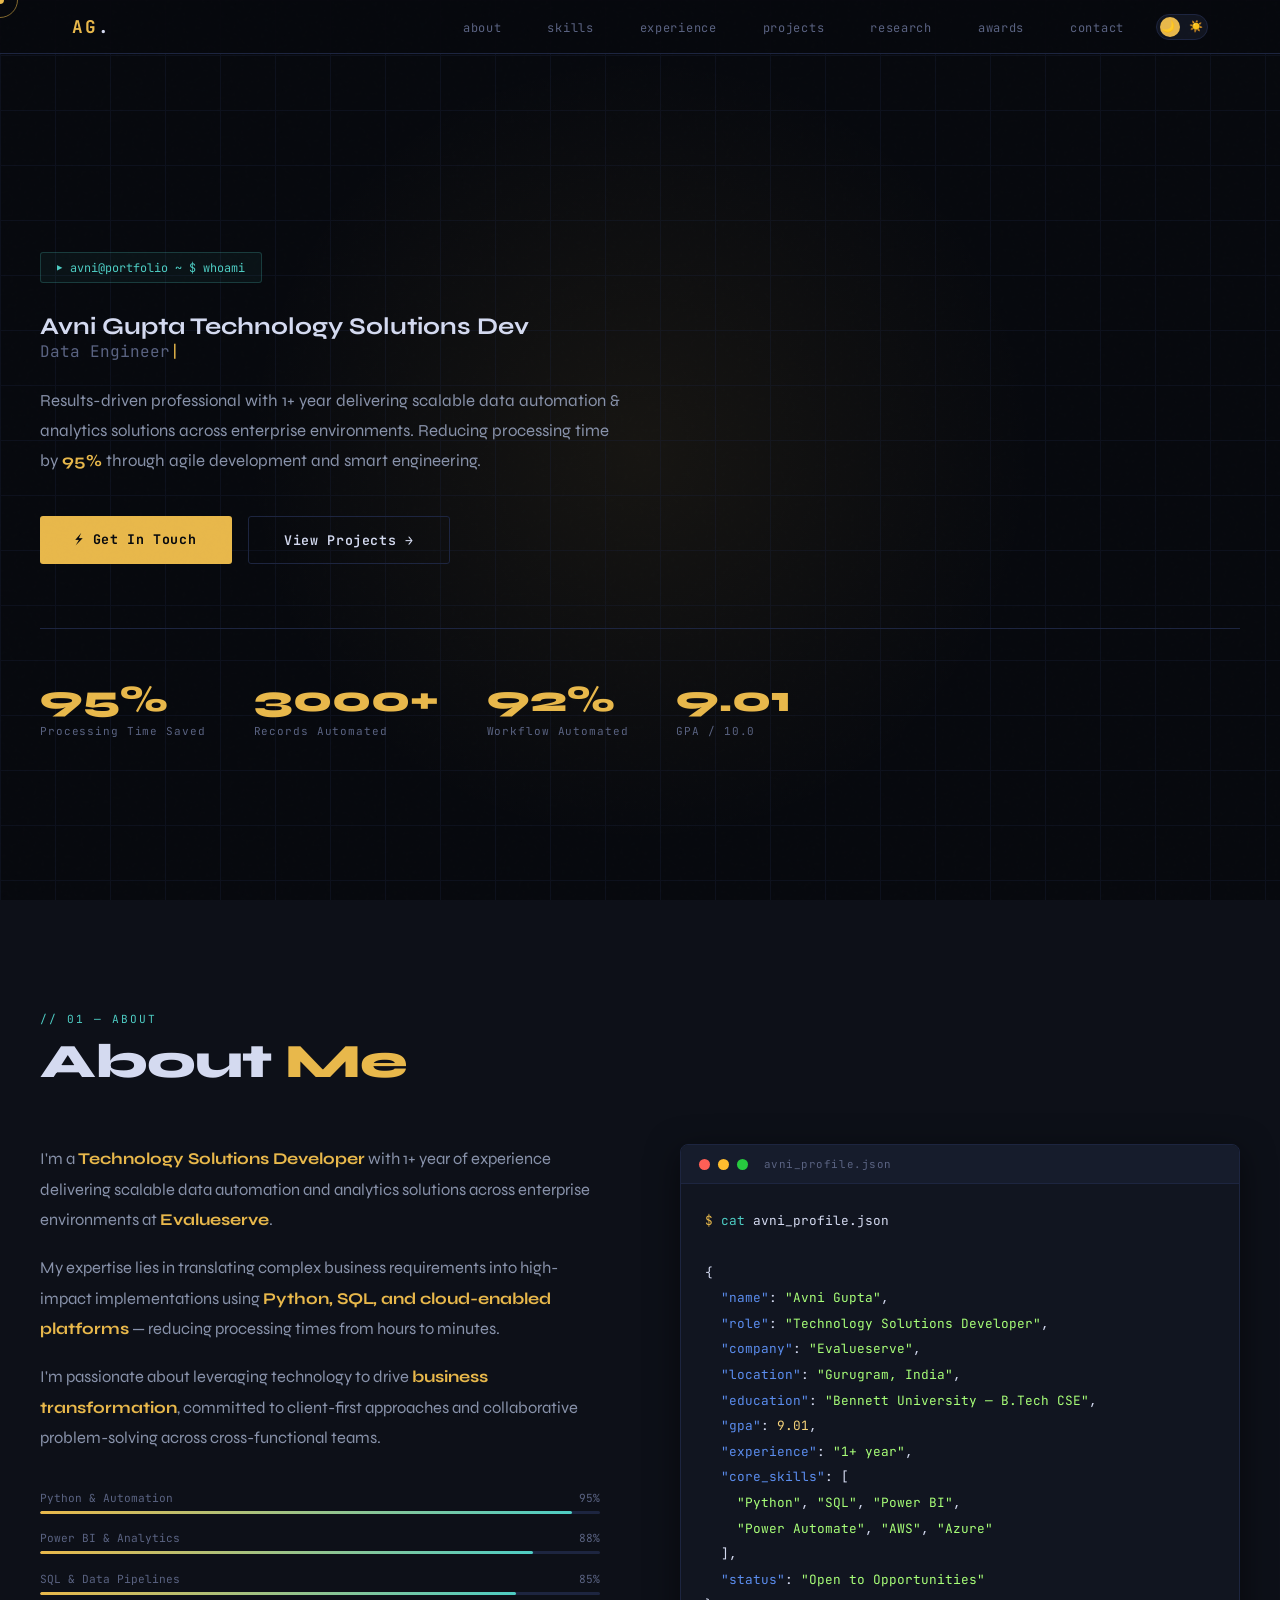
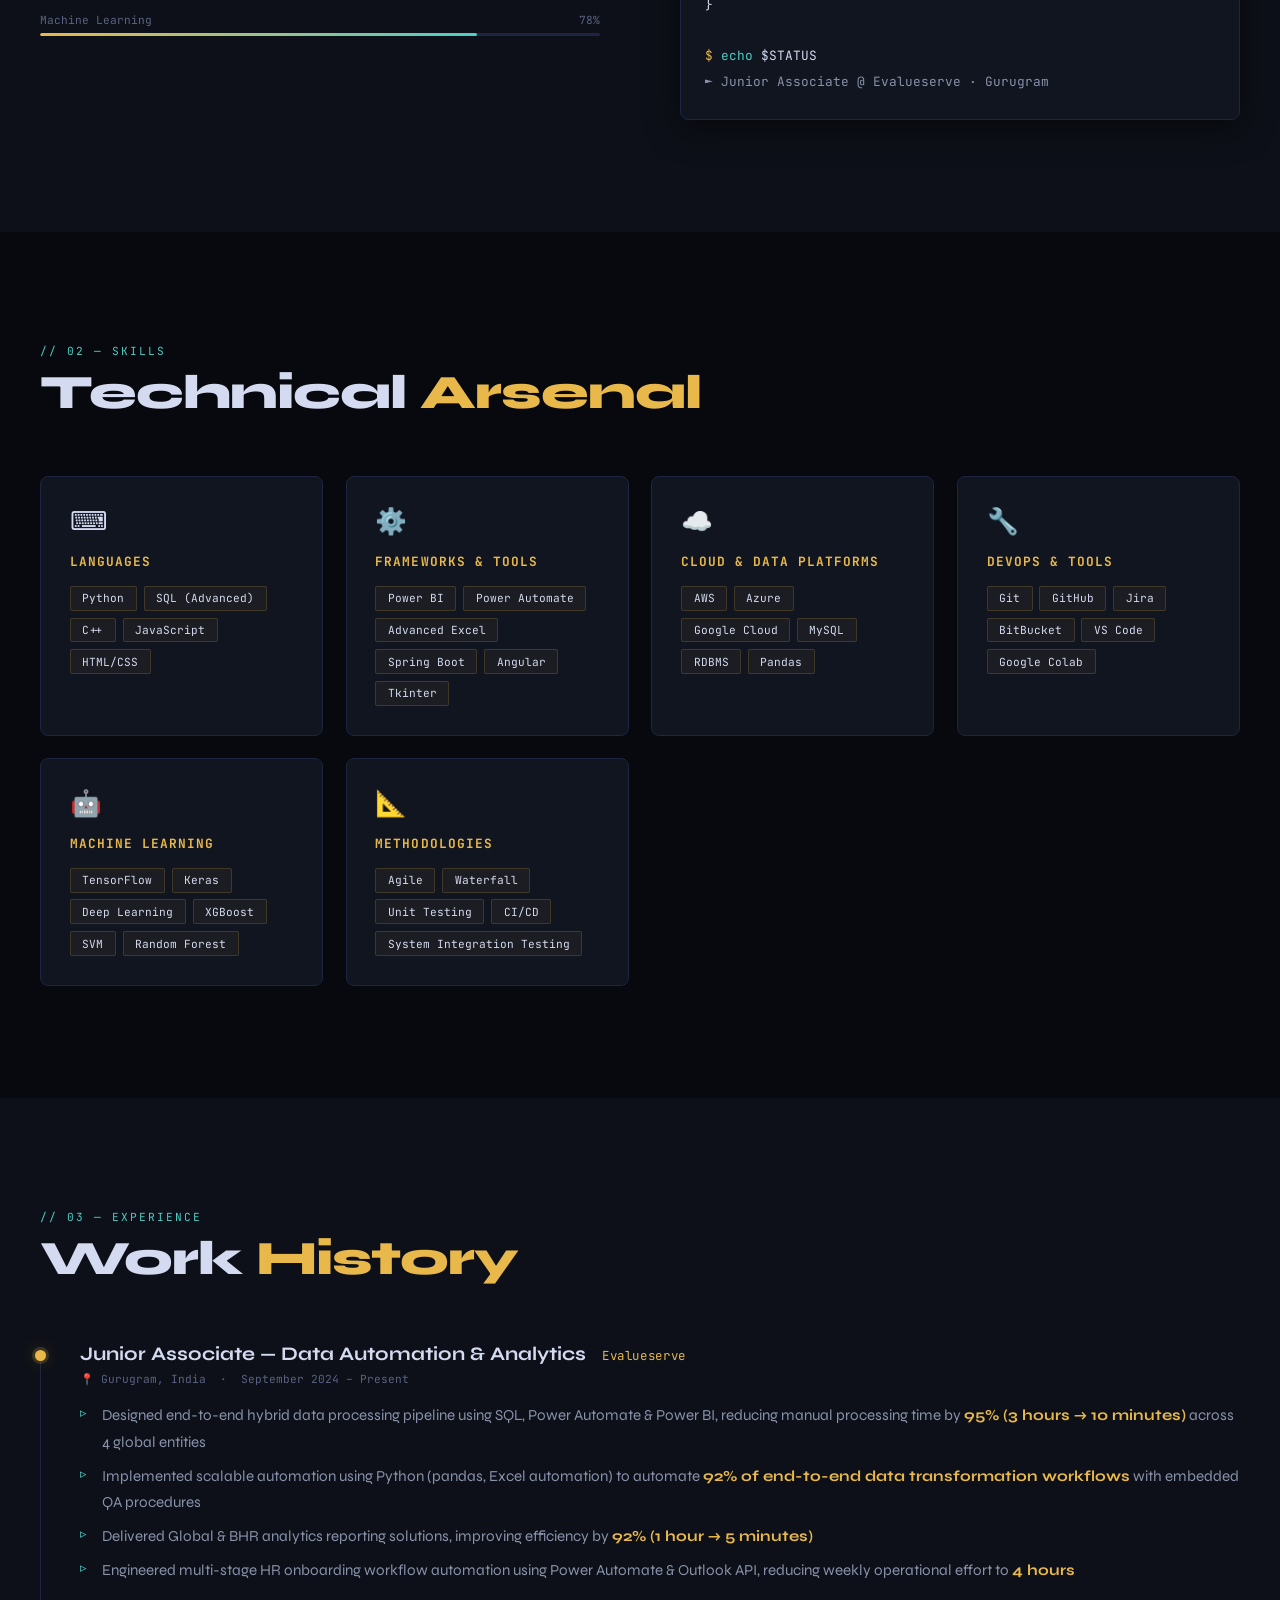
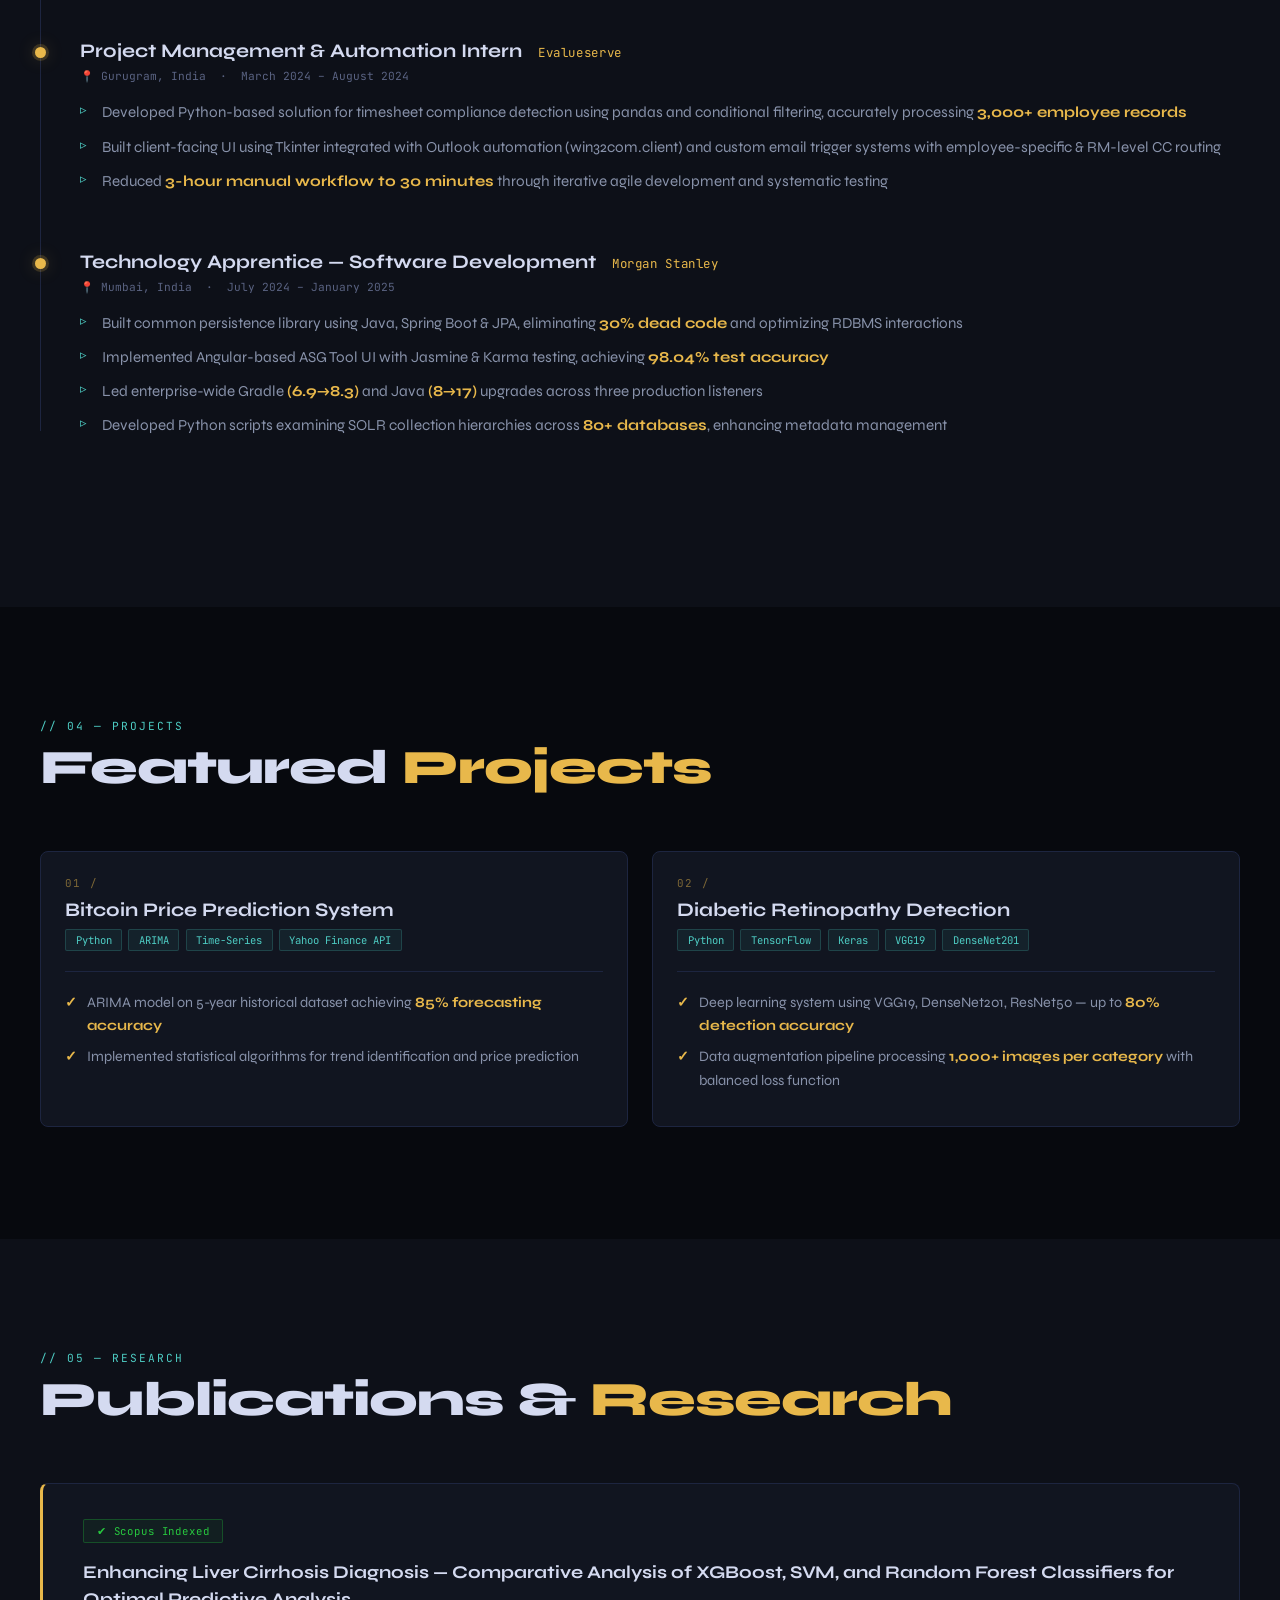
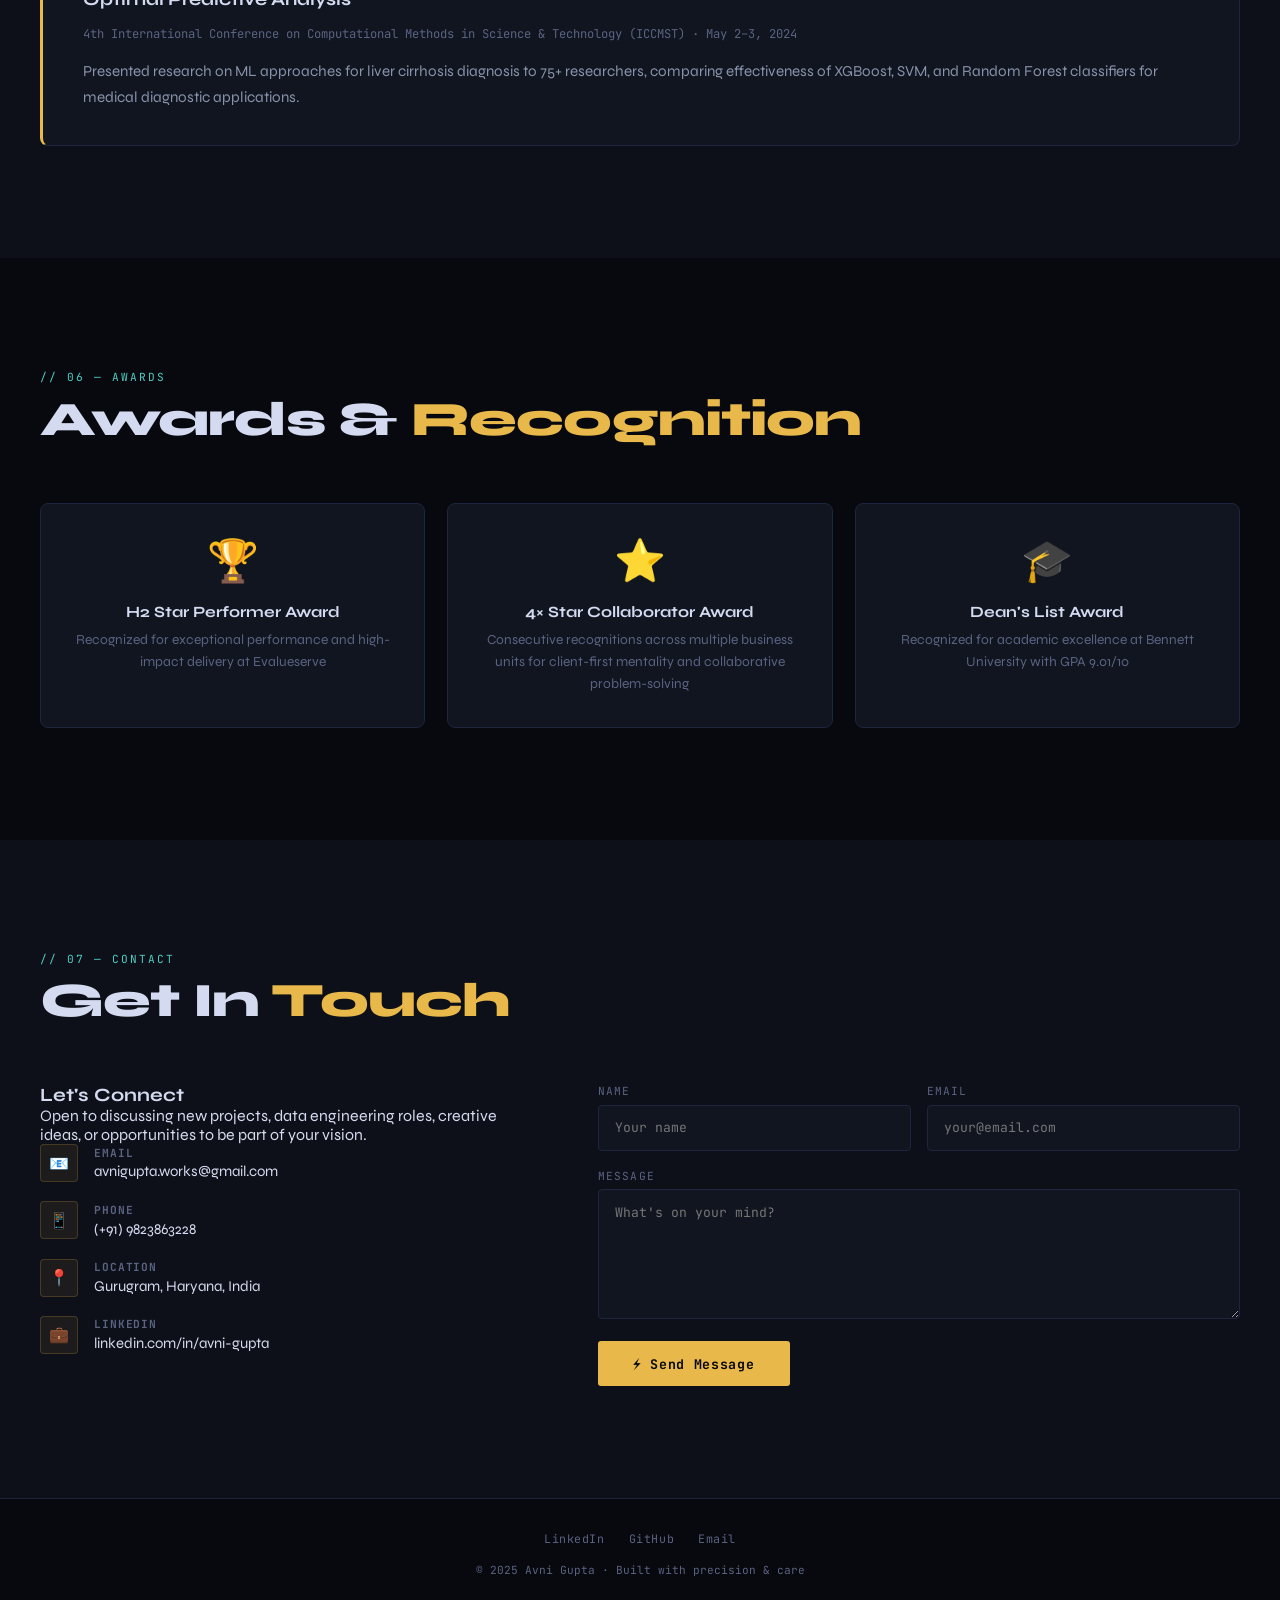
==== index.html @ b7dcce2b "Add files via upload" ====
<!DOCTYPE html>
<html lang="en" data-theme="dark">
<head>
  <meta charset="UTF-8" />
  <meta name="viewport" content="width=device-width, initial-scale=1.0" />
  <title>Avni Gupta — Technology Solutions Developer</title>
  <link href="https://fonts.googleapis.com/css2?family=JetBrains+Mono:wght@300;400;600;700&family=Syne:wght@400;600;700;800&display=swap" rel="stylesheet" />
  <link rel="stylesheet" href="style.css" />
</head>
<body>

  <div class="cursor-dot" id="cursorDot"></div>
  <div class="cursor-ring" id="cursorRing"></div>
  <div id="scroll-progress"></div>
  <button id="backToTop" title="Back to top">↑</button>

  <!-- ── NAV ── -->
  <nav>
    <div class="nav-inner">
      <div class="logo">AG<span>.</span></div>
      <div class="nav-right">
        <ul class="nav-links">
          <li><a href="#about">about</a></li>
          <li><a href="#skills">skills</a></li>
          <li><a href="#experience">experience</a></li>
          <li><a href="#projects">projects</a></li>
          <li><a href="#publications">research</a></li>
          <li><a href="#awards">awards</a></li>
          <li><a href="#contact">contact</a></li>
        </ul>
        <label class="theme-toggle" title="Toggle light/dark mode">
          <input type="checkbox" id="themeToggle" />
          <div class="toggle-track">
            <span class="toggle-icon">🌙</span>
            <span class="toggle-icon">☀️</span>
            <div class="toggle-thumb"></div>
          </div>
        </label>
      </div>
    </div>
  </nav>

  <!-- ── HERO ── -->
  <section id="hero">
    <div class="hero-glow"></div>
    <div class="hero-inner container">
      <div class="terminal-badge">avni@portfolio ~ $ whoami</div>
      <h1>
        <span>Avni&nbsp;</span><span class="name-gold">Gupta</span>
        <span class="name-line">Technology Solutions Dev</span>
      </h1>
      <div class="hero-role">
        <span id="typedRole"></span><span class="typed-cursor">|</span>
      </div>
      <p class="hero-desc">
        Results-driven professional with 1+ year delivering scalable data automation &amp; analytics solutions across enterprise environments. Reducing processing time by <strong style="color:var(--gold)">95%</strong> through agile development and smart engineering.
      </p>
      <div class="hero-btns">
        <a href="#contact" class="btn-primary">⚡ Get In Touch</a>
        <a href="#projects" class="btn-ghost">View Projects →</a>
      </div>
      <div class="hero-stats">
        <div><div class="hero-stat-num">95%</div><div class="hero-stat-lbl">Processing Time Saved</div></div>
        <div><div class="hero-stat-num">3000+</div><div class="hero-stat-lbl">Records Automated</div></div>
        <div><div class="hero-stat-num">92%</div><div class="hero-stat-lbl">Workflow Automated</div></div>
        <div><div class="hero-stat-num">9.01</div><div class="hero-stat-lbl">GPA / 10.0</div></div>
      </div>
    </div>
  </section>

  <!-- ── ABOUT ── -->
  <section id="about">
    <div class="container">
      <div class="sec-label">01 — about</div>
      <h2 class="sec-title reveal">About <em>Me</em></h2>
      <div class="about-grid">
        <div class="about-text reveal-left">
          <p>I'm a <strong>Technology Solutions Developer</strong> with 1+ year of experience delivering scalable data automation and analytics solutions across enterprise environments at <strong>Evalueserve</strong>.</p>
          <p>My expertise lies in translating complex business requirements into high-impact implementations using <strong>Python, SQL, and cloud-enabled platforms</strong> — reducing processing times from hours to minutes.</p>
          <p>I'm passionate about leveraging technology to drive <strong>business transformation</strong>, committed to client-first approaches and collaborative problem-solving across cross-functional teams.</p>
          <br/>
          <div class="progress-row">
            <div class="progress-label"><span>Python &amp; Automation</span><span>95%</span></div>
            <div class="progress-track"><div class="progress-fill" data-w="95"></div></div>
          </div>
          <div class="progress-row">
            <div class="progress-label"><span>Power BI &amp; Analytics</span><span>88%</span></div>
            <div class="progress-track"><div class="progress-fill" data-w="88"></div></div>
          </div>
          <div class="progress-row">
            <div class="progress-label"><span>SQL &amp; Data Pipelines</span><span>85%</span></div>
            <div class="progress-track"><div class="progress-fill" data-w="85"></div></div>
          </div>
          <div class="progress-row">
            <div class="progress-label"><span>Machine Learning</span><span>78%</span></div>
            <div class="progress-track"><div class="progress-fill" data-w="78"></div></div>
          </div>
        </div>
        <div class="terminal-block reveal-right">
          <div class="terminal-bar">
            <span class="tbar-dot r"></span><span class="tbar-dot y"></span><span class="tbar-dot g"></span>
            <span class="tbar-title">avni_profile.json</span>
          </div>
          <div class="terminal-body">
            <div><span class="t-prompt">$ </span><span class="t-cmd">cat</span> avni_profile.json</div>
            <div>&nbsp;</div>
            <div>{</div>
            <div>&nbsp;&nbsp;<span class="t-key">"name"</span>: <span class="t-str">"Avni Gupta"</span>,</div>
            <div>&nbsp;&nbsp;<span class="t-key">"role"</span>: <span class="t-str">"Technology Solutions Developer"</span>,</div>
            <div>&nbsp;&nbsp;<span class="t-key">"company"</span>: <span class="t-str">"Evalueserve"</span>,</div>
            <div>&nbsp;&nbsp;<span class="t-key">"location"</span>: <span class="t-str">"Gurugram, India"</span>,</div>
            <div>&nbsp;&nbsp;<span class="t-key">"education"</span>: <span class="t-str">"Bennett University — B.Tech CSE"</span>,</div>
            <div>&nbsp;&nbsp;<span class="t-key">"gpa"</span>: <span class="t-num">9.01</span>,</div>
            <div>&nbsp;&nbsp;<span class="t-key">"experience"</span>: <span class="t-str">"1+ year"</span>,</div>
            <div>&nbsp;&nbsp;<span class="t-key">"core_skills"</span>: [</div>
            <div>&nbsp;&nbsp;&nbsp;&nbsp;<span class="t-str">"Python"</span>, <span class="t-str">"SQL"</span>, <span class="t-str">"Power BI"</span>,</div>
            <div>&nbsp;&nbsp;&nbsp;&nbsp;<span class="t-str">"Power Automate"</span>, <span class="t-str">"AWS"</span>, <span class="t-str">"Azure"</span></div>
            <div>&nbsp;&nbsp;],</div>
            <div>&nbsp;&nbsp;<span class="t-key">"status"</span>: <span class="t-str">"Open to Opportunities"</span></div>
            <div>}</div>
            <div>&nbsp;</div>
            <div><span class="t-prompt">$ </span><span class="t-cmd">echo</span> $STATUS</div>
            <div><span class="t-out">► Junior Associate @ Evalueserve · Gurugram</span></div>
          </div>
        </div>
      </div>
    </div>
  </section>

  <!-- ── SKILLS ── -->
  <section id="skills">
    <div class="container">
      <div class="sec-label">02 — skills</div>
      <h2 class="sec-title reveal">Technical <em>Arsenal</em></h2>
      <div class="skills-grid">
        <div class="skill-card reveal" style="transition-delay:.04s">
          <div class="skill-icon">⌨</div>
          <h3>Languages</h3>
          <div class="tags">
            <span class="tag">Python</span><span class="tag">SQL (Advanced)</span>
            <span class="tag">C++</span><span class="tag">JavaScript</span><span class="tag">HTML/CSS</span>
          </div>
        </div>
        <div class="skill-card reveal" style="transition-delay:.09s">
          <div class="skill-icon">⚙️</div>
          <h3>Frameworks &amp; Tools</h3>
          <div class="tags">
            <span class="tag">Power BI</span><span class="tag">Power Automate</span>
            <span class="tag">Advanced Excel</span><span class="tag">Spring Boot</span>
            <span class="tag">Angular</span><span class="tag">Tkinter</span>
          </div>
        </div>
        <div class="skill-card reveal" style="transition-delay:.14s">
          <div class="skill-icon">☁️</div>
          <h3>Cloud &amp; Data Platforms</h3>
          <div class="tags">
            <span class="tag">AWS</span><span class="tag">Azure</span>
            <span class="tag">Google Cloud</span><span class="tag">MySQL</span>
            <span class="tag">RDBMS</span><span class="tag">Pandas</span>
          </div>
        </div>
        <div class="skill-card reveal" style="transition-delay:.19s">
          <div class="skill-icon">🔧</div>
          <h3>DevOps &amp; Tools</h3>
          <div class="tags">
            <span class="tag">Git</span><span class="tag">GitHub</span>
            <span class="tag">Jira</span><span class="tag">BitBucket</span>
            <span class="tag">VS Code</span><span class="tag">Google Colab</span>
          </div>
        </div>
        <div class="skill-card reveal" style="transition-delay:.24s">
          <div class="skill-icon">🤖</div>
          <h3>Machine Learning</h3>
          <div class="tags">
            <span class="tag">TensorFlow</span><span class="tag">Keras</span>
            <span class="tag">Deep Learning</span><span class="tag">XGBoost</span>
            <span class="tag">SVM</span><span class="tag">Random Forest</span>
          </div>
        </div>
        <div class="skill-card reveal" style="transition-delay:.29s">
          <div class="skill-icon">📐</div>
          <h3>Methodologies</h3>
          <div class="tags">
            <span class="tag">Agile</span><span class="tag">Waterfall</span>
            <span class="tag">Unit Testing</span><span class="tag">CI/CD</span>
            <span class="tag">System Integration Testing</span>
          </div>
        </div>
      </div>
    </div>
  </section>

  <!-- ── EXPERIENCE ── -->
  <section id="experience">
    <div class="container">
      <div class="sec-label">03 — experience</div>
      <h2 class="sec-title reveal">Work <em>History</em></h2>
      <div class="timeline">

        <div class="tl-item reveal" style="transition-delay:.04s">
          <div class="tl-meta">
            <span class="tl-role">Junior Associate — Data Automation &amp; Analytics</span>
            <span class="tl-company">Evalueserve</span>
          </div>
          <div class="tl-period">📍 Gurugram, India &nbsp;·&nbsp; September 2024 – Present</div>
          <ul class="tl-bullets">
            <li>Designed end-to-end hybrid data processing pipeline using SQL, Power Automate &amp; Power BI, reducing manual processing time by <strong>95% (3 hours → 10 minutes)</strong> across 4 global entities</li>
            <li>Implemented scalable automation using Python (pandas, Excel automation) to automate <strong>92% of end-to-end data transformation workflows</strong> with embedded QA procedures</li>
            <li>Delivered Global &amp; BHR analytics reporting solutions, improving efficiency by <strong>92% (1 hour → 5 minutes)</strong></li>
            <li>Engineered multi-stage HR onboarding workflow automation using Power Automate &amp; Outlook API, reducing weekly operational effort to <strong>4 hours</strong></li>
          </ul>
        </div>

        <div class="tl-item reveal" style="transition-delay:.14s">
          <div class="tl-meta">
            <span class="tl-role">Project Management &amp; Automation Intern</span>
            <span class="tl-company">Evalueserve</span>
          </div>
          <div class="tl-period">📍 Gurugram, India &nbsp;·&nbsp; March 2024 – August 2024</div>
          <ul class="tl-bullets">
            <li>Developed Python-based solution for timesheet compliance detection using pandas and conditional filtering, accurately processing <strong>3,000+ employee records</strong></li>
            <li>Built client-facing UI using Tkinter integrated with Outlook automation (win32com.client) and custom email trigger systems with employee-specific &amp; RM-level CC routing</li>
            <li>Reduced <strong>3-hour manual workflow to 30 minutes</strong> through iterative agile development and systematic testing</li>
          </ul>
        </div>

        <div class="tl-item reveal" style="transition-delay:.24s">
          <div class="tl-meta">
            <span class="tl-role">Technology Apprentice — Software Development</span>
            <span class="tl-company">Morgan Stanley</span>
          </div>
          <div class="tl-period">📍 Mumbai, India &nbsp;·&nbsp; July 2024 – January 2025</div>
          <ul class="tl-bullets">
            <li>Built common persistence library using Java, Spring Boot &amp; JPA, eliminating <strong>30% dead code</strong> and optimizing RDBMS interactions</li>
            <li>Implemented Angular-based ASG Tool UI with Jasmine &amp; Karma testing, achieving <strong>98.04% test accuracy</strong></li>
            <li>Led enterprise-wide Gradle <strong>(6.9→8.3)</strong> and Java <strong>(8→17)</strong> upgrades across three production listeners</li>
            <li>Developed Python scripts examining SOLR collection hierarchies across <strong>80+ databases</strong>, enhancing metadata management</li>
          </ul>
        </div>

      </div>
    </div>
  </section>

  <!-- ── PROJECTS ── -->
  <section id="projects">
    <div class="container">
      <div class="sec-label">04 — projects</div>
      <h2 class="sec-title reveal">Featured <em>Projects</em></h2>
      <div class="projects-grid">
        <div class="proj-card reveal" style="transition-delay:.05s">
          <div class="proj-glow"></div>
          <div class="proj-num">01 /</div>
          <h3>Bitcoin Price Prediction System</h3>
          <div class="proj-tech-row">
            <span class="proj-tech-tag">Python</span>
            <span class="proj-tech-tag">ARIMA</span>
            <span class="proj-tech-tag">Time-Series</span>
            <span class="proj-tech-tag">Yahoo Finance API</span>
          </div>
          <div class="proj-divider"></div>
          <ul class="proj-body">
            <li>ARIMA model on 5-year historical dataset achieving <strong>85% forecasting accuracy</strong></li>
            <li>Implemented statistical algorithms for trend identification and price prediction</li>
          </ul>
        </div>
        <div class="proj-card reveal" style="transition-delay:.15s">
          <div class="proj-glow"></div>
          <div class="proj-num">02 /</div>
          <h3>Diabetic Retinopathy Detection</h3>
          <div class="proj-tech-row">
            <span class="proj-tech-tag">Python</span>
            <span class="proj-tech-tag">TensorFlow</span>
            <span class="proj-tech-tag">Keras</span>
            <span class="proj-tech-tag">VGG19</span>
            <span class="proj-tech-tag">DenseNet201</span>
          </div>
          <div class="proj-divider"></div>
          <ul class="proj-body">
            <li>Deep learning system using VGG19, DenseNet201, ResNet50 — up to <strong>80% detection accuracy</strong></li>
            <li>Data augmentation pipeline processing <strong>1,000+ images per category</strong> with balanced loss function</li>
          </ul>
        </div>
      </div>
    </div>
  </section>

  <!-- ── PUBLICATIONS ── -->
  <section id="publications">
    <div class="container">
      <div class="sec-label">05 — research</div>
      <h2 class="sec-title reveal">Publications &amp; <em>Research</em></h2>
      <div class="pub-card reveal">
        <div class="pub-badge">Scopus Indexed</div>
        <h3>Enhancing Liver Cirrhosis Diagnosis — Comparative Analysis of XGBoost, SVM, and Random Forest Classifiers for Optimal Predictive Analysis</h3>
        <div class="pub-meta">4th International Conference on Computational Methods in Science &amp; Technology (ICCMST) · May 2–3, 2024</div>
        <p class="pub-desc">Presented research on ML approaches for liver cirrhosis diagnosis to 75+ researchers, comparing effectiveness of XGBoost, SVM, and Random Forest classifiers for medical diagnostic applications.</p>
      </div>
    </div>
  </section>

  <!-- ── AWARDS ── -->
  <section id="awards">
    <div class="container">
      <div class="sec-label">06 — awards</div>
      <h2 class="sec-title reveal">Awards &amp; <em>Recognition</em></h2>
      <div class="awards-grid">
        <div class="award-card reveal" style="transition-delay:.05s">
          <span class="award-icon">🏆</span>
          <h3>H2 Star Performer Award</h3>
          <p>Recognized for exceptional performance and high-impact delivery at Evalueserve</p>
        </div>
        <div class="award-card reveal" style="transition-delay:.14s">
          <span class="award-icon">⭐</span>
          <h3>4× Star Collaborator Award</h3>
          <p>Consecutive recognitions across multiple business units for client-first mentality and collaborative problem-solving</p>
        </div>
        <div class="award-card reveal" style="transition-delay:.23s">
          <span class="award-icon">🎓</span>
          <h3>Dean's List Award</h3>
          <p>Recognized for academic excellence at Bennett University with GPA 9.01/10</p>
        </div>
      </div>
    </div>
  </section>

  <!-- ── CONTACT ── -->
  <section id="contact">
    <div class="container">
      <div class="sec-label">07 — contact</div>
      <h2 class="sec-title reveal">Get In <em>Touch</em></h2>
      <div class="contact-grid">
        <div class="reveal-left">
          <h3>Let's Connect</h3>
          <p>Open to discussing new projects, data engineering roles, creative ideas, or opportunities to be part of your vision.</p>
          <div class="contact-item">
            <div class="c-icon">📧</div>
            <div class="c-text"><strong>EMAIL</strong><span>avnigupta.works@gmail.com</span></div>
          </div>
          <div class="contact-item">
            <div class="c-icon">📱</div>
            <div class="c-text"><strong>PHONE</strong><span>(+91) 9823863228</span></div>
          </div>
          <div class="contact-item">
            <div class="c-icon">📍</div>
            <div class="c-text"><strong>LOCATION</strong><span>Gurugram, Haryana, India</span></div>
          </div>
          <div class="contact-item">
            <div class="c-icon">💼</div>
            <div class="c-text"><strong>LINKEDIN</strong><span>linkedin.com/in/avni-gupta</span></div>
          </div>
        </div>
        <div class="reveal-right">
          <form id="contactForm">
            <div class="form-row">
              <div class="fgroup">
                <label>NAME</label>
                <input type="text" name="name" placeholder="Your name" required />
              </div>
              <div class="fgroup">
                <label>EMAIL</label>
                <input type="email" name="email" placeholder="your@email.com" required />
              </div>
            </div>
            <div class="fgroup">
              <label>MESSAGE</label>
              <textarea name="message" placeholder="What's on your mind?" required></textarea>
            </div>
            <button type="submit" class="btn-primary" id="submitBtn">⚡ Send Message</button>
          </form>
        </div>
      </div>
    </div>
  </section>

  <!-- ── FOOTER ── -->
  <footer>
    <div class="footer-socials">
      <a href="https://www.linkedin.com/in/avni-gupta" target="_blank">LinkedIn</a>
      <a href="https://github.com/Avnii-Guptaa" target="_blank">GitHub</a>
      <a href="mailto:avnigupta.works@gmail.com">Email</a>
    </div>
    <p>© 2025 Avni Gupta · Built with precision &amp; care</p>
  </footer>

  <script src="script.js"></script>
</body>
</html>
---- style.css ----
/* ═══════════════════════════════════════════
   Avni Gupta Portfolio — style.css
   ═══════════════════════════════════════════ */

/* ── THEME VARIABLES ── */
[data-theme="dark"] {
  --bg:      #07090e;
  --bg2:     #0d1018;
  --surface: #111520;
  --surface2:#161c2c;
  --border:  #1d2540;
  --gold:    #e8b84b;
  --gold2:   #f5d27a;
  --teal:    #4ecdc4;
  --blue:    #5b8dee;
  --green:   #27c93f;
  --text:    #d4daf0;
  --text2:   #8892aa;
  --muted:   #5a6382;
  --nav-bg:  rgba(7,9,14,.88);
  --shadow:  0 8px 32px rgba(0,0,0,.5);
  --grid-op: .3;
}
[data-theme="light"] {
  --bg:      #f4f6fb;
  --bg2:     #edf0f7;
  --surface: #ffffff;
  --surface2:#f0f3fa;
  --border:  #d5daea;
  --gold:    #c9960d;
  --gold2:   #e0aa2a;
  --teal:    #1aada6;
  --blue:    #3a6fd4;
  --green:   #1aaa34;
  --text:    #1a1f36;
  --text2:   #4a5280;
  --muted:   #8890aa;
  --nav-bg:  rgba(244,246,251,.92);
  --shadow:  0 8px 32px rgba(0,0,0,.1);
  --grid-op: .08;
}

/* ── RESET & BASE ── */
*, *::before, *::after { margin:0; padding:0; box-sizing:border-box; }
html { scroll-behavior: smooth; }

body {
  background: var(--bg);
  color: var(--text);
  font-family: 'Syne', sans-serif;
  overflow-x: hidden;
  cursor: none;
  transition: background .35s, color .35s;
}

/* ── CUSTOM CURSOR ── */
.cursor-dot {
  width:8px; height:8px;
  background: var(--gold);
  border-radius:50%;
  position:fixed; z-index:9999;
  pointer-events:none;
  transform:translate(-50%,-50%);
}
.cursor-ring {
  width:36px; height:36px;
  border:1.5px solid var(--gold);
  border-radius:50%;
  position:fixed; z-index:9998;
  pointer-events:none;
  transform:translate(-50%,-50%);
  transition:all .15s ease;
  opacity:.55;
}

/* ── NOISE OVERLAY ── */
body::before {
  content:'';
  position:fixed; inset:0; z-index:8900;
  background-image:url("data:image/svg+xml,%3Csvg viewBox='0 0 256 256' xmlns='http://www.w3.org/2000/svg'%3E%3Cfilter id='n'%3E%3CfeTurbulence type='fractalNoise' baseFrequency='.9' numOctaves='4' stitchTiles='stitch'/%3E%3C/filter%3E%3Crect width='100%25' height='100%25' filter='url(%23n)' opacity='.03'/%3E%3C/svg%3E");
  pointer-events:none; opacity:.35;
}

/* ── SCROLLBAR ── */
::-webkit-scrollbar { width:4px; }
::-webkit-scrollbar-track { background:var(--bg); }
::-webkit-scrollbar-thumb { background:var(--gold); border-radius:2px; }

/* ── SCROLL PROGRESS BAR ── */
#scroll-progress {
  position:fixed; top:0; left:0; height:2px;
  background:linear-gradient(90deg, var(--gold), var(--teal));
  z-index:9000; width:0%; transition:width .1s linear;
}

/* ── BACK TO TOP ── */
#backToTop {
  position:fixed; bottom:2rem; right:2rem;
  width:42px; height:42px;
  background:var(--gold); color:#07090e;
  border:none; border-radius:4px;
  font-size:1.1rem; cursor:none;
  display:flex; align-items:center; justify-content:center;
  z-index:400; opacity:0; transform:translateY(10px);
  transition:all .3s;
}
#backToTop.show { opacity:1; transform:translateY(0); }
#backToTop:hover { box-shadow:0 0 20px rgba(232,184,75,.4); transform:translateY(-3px); }

/* ── NAV ── */
nav {
  position:fixed; top:0; width:100%; z-index:500;
  background:var(--nav-bg);
  backdrop-filter:blur(20px);
  border-bottom:1px solid var(--border);
  transition:background .35s, border-color .35s;
}
.nav-inner {
  max-width:1200px; margin:0 auto;
  padding:.85rem 2rem;
  display:flex; justify-content:space-between; align-items:center;
}
.logo {
  font-family:'JetBrains Mono', monospace;
  font-size:1.1rem; font-weight:700;
  color:var(--gold); letter-spacing:.1em;
}
.logo span { color:var(--text); }
.nav-right { display:flex; align-items:center; gap:2rem; }
.nav-links { display:flex; gap:1.6rem; list-style:none; }
.nav-links a {
  font-family:'JetBrains Mono', monospace;
  font-size:.75rem; color:var(--muted);
  text-decoration:none; letter-spacing:.06em;
  transition:color .25s; position:relative;
}
.nav-links a::before { content:'//'; margin-right:.3rem; color:var(--gold); opacity:0; transition:opacity .25s; }
.nav-links a:hover { color:var(--text); }
.nav-links a:hover::before { opacity:1; }
.nav-links a.active { color:var(--gold); }

/* ── THEME TOGGLE ── */
.theme-toggle {
  position:relative;
  width:52px; height:26px;
  cursor:none;
}
.theme-toggle input { display:none; }
.toggle-track {
  width:100%; height:100%;
  background:var(--surface);
  border:1px solid var(--border);
  border-radius:50px;
  display:flex; align-items:center;
  padding:0 4px;
  justify-content:space-between;
  transition:background .3s, border-color .3s;
  position:relative;
}
.toggle-icon { font-size:.7rem; z-index:1; }
.toggle-thumb {
  position:absolute;
  width:20px; height:20px;
  background:var(--gold);
  border-radius:50%;
  top:50%; left:3px;
  transform:translateY(-50%);
  transition:left .3s cubic-bezier(.4,0,.2,1);
}
[data-theme="light"] .toggle-thumb { left:29px; }

/* ── HERO ── */
#hero {
  min-height:100vh;
  display:flex; align-items:center;
  padding:0 2rem;
  position:relative; overflow:hidden;
}
#hero::after {
  content:'';
  position:absolute; inset:0;
  background-image:
    linear-gradient(var(--border) 1px, transparent 1px),
    linear-gradient(90deg, var(--border) 1px, transparent 1px);
  background-size:55px 55px;
  opacity:var(--grid-op);
  animation:gridDrift 40s linear infinite;
  pointer-events:none;
}
@keyframes gridDrift { 0%{background-position:0 0} 100%{background-position:55px 55px} }

.hero-glow {
  position:absolute;
  width:800px; height:800px; border-radius:50%;
  background:radial-gradient(circle, rgba(232,184,75,.07) 0%, transparent 70%);
  top:50%; left:50%;
  transform:translate(-50%,-50%);
  animation:hrPulse 7s ease-in-out infinite;
  pointer-events:none;
}
@keyframes hrPulse {
  0%,100%{opacity:.7;transform:translate(-50%,-50%) scale(1)}
  50%{opacity:1;transform:translate(-50%,-50%) scale(1.1)}
}

.hero-inner { max-width:1200px; margin:0 auto; width:100%; position:relative; z-index:2; padding-top:90px; }

.terminal-badge {
  display:inline-flex; align-items:center; gap:.5rem;
  font-family:'JetBrains Mono', monospace;
  font-size:.74rem; color:var(--teal);
  border:1px solid rgba(78,205,196,.22);
  background:rgba(78,205,196,.05);
  padding:.4rem 1rem; border-radius:3px;
  margin-bottom:1.8rem;
  opacity:0; animation:fadeUp .6s .3s ease forwards;
}
.terminal-badge::before { content:'▶'; font-size:.55rem; }

.hero h1 {
  font-size:clamp(2.8rem, 8vw, 6.5rem);
  font-weight:800; line-height:1.02;
  letter-spacing:-.03em; margin-bottom:.8rem;
  opacity:0; animation:fadeUp .8s .5s ease forwards;
}
.hero h1 .name-gold { color:var(--gold); }
.hero h1 .name-line {
  display:block;
  background:linear-gradient(90deg, var(--gold), var(--teal));
  -webkit-background-clip:text; -webkit-text-fill-color:transparent;
  background-clip:text;
}

.hero-role {
  font-family:'JetBrains Mono', monospace;
  font-size:1rem; color:var(--muted);
  margin-bottom:1.5rem;
  opacity:0; animation:fadeUp .8s .7s ease forwards;
}
.typed-cursor { color:var(--gold); animation:blink 1s step-end infinite; }
@keyframes blink { 0%,100%{opacity:1} 50%{opacity:0} }

.hero-desc {
  max-width:580px;
  font-size:1.05rem; line-height:1.8;
  color:var(--text2); margin-bottom:2.5rem;
  opacity:0; animation:fadeUp .8s .9s ease forwards;
}
.hero-btns {
  display:flex; gap:1rem; flex-wrap:wrap;
  opacity:0; animation:fadeUp .8s 1.1s ease forwards;
}

/* ── BUTTONS ── */
.btn-primary {
  padding:.85rem 2.2rem;
  background:var(--gold); color:#07090e;
  border:none; border-radius:3px;
  font-family:'JetBrains Mono', monospace;
  font-size:.83rem; font-weight:700; letter-spacing:.05em;
  cursor:none; text-decoration:none;
  transition:all .25s; position:relative; overflow:hidden;
}
.btn-primary::after {
  content:''; position:absolute; inset:0;
  background:linear-gradient(90deg, transparent, rgba(255,255,255,.25), transparent);
  transform:translateX(-100%); transition:transform .45s;
}
.btn-primary:hover::after { transform:translateX(100%); }
.btn-primary:hover { box-shadow:0 0 28px rgba(232,184,75,.45); transform:translateY(-2px); }

.btn-ghost {
  padding:.85rem 2.2rem;
  background:transparent; color:var(--text);
  border:1px solid var(--border); border-radius:3px;
  font-family:'JetBrains Mono', monospace;
  font-size:.83rem; font-weight:600; letter-spacing:.05em;
  cursor:none; text-decoration:none; transition:all .25s;
}
.btn-ghost:hover { border-color:var(--gold); color:var(--gold); background:rgba(232,184,75,.05); }

/* ── HERO STATS ── */
.hero-stats {
  display:flex; gap:3rem; flex-wrap:wrap;
  margin-top:4rem; padding-top:3rem;
  border-top:1px solid var(--border);
  opacity:0; animation:fadeUp .8s 1.3s ease forwards;
}
.hero-stat-num {
  font-size:2.3rem; font-weight:800; color:var(--gold);
  font-family:'Syne', sans-serif;
}
.hero-stat-lbl {
  font-family:'JetBrains Mono', monospace;
  font-size:.69rem; color:var(--muted);
  letter-spacing:.08em; margin-top:.2rem;
}

/* ── PARTICLES ── */
.particle {
  position:absolute; font-family:'JetBrains Mono', monospace;
  font-size:.62rem; color:var(--gold);
  opacity:0; pointer-events:none;
  animation:floatP linear infinite;
}
@keyframes floatP {
  0%{transform:translateY(0) rotate(0deg);opacity:0}
  10%{opacity:.35} 90%{opacity:.1}
  100%{transform:translateY(-130px) rotate(15deg);opacity:0}
}
@keyframes fadeUp {
  from{opacity:0;transform:translateY(24px)}
  to{opacity:1;transform:translateY(0)}
}

/* ── SECTIONS COMMON ── */
section { padding:7rem 2rem; }
.container { max-width:1200px; margin:0 auto; }

.sec-label {
  font-family:'JetBrains Mono', monospace;
  font-size:.7rem; color:var(--teal);
  letter-spacing:.18em; text-transform:uppercase; margin-bottom:.6rem;
}
.sec-label::before { content:'// '; }

.sec-title {
  font-size:clamp(1.9rem,5vw,3rem);
  font-weight:800; letter-spacing:-.02em;
  margin-bottom:3.5rem; line-height:1.1;
}
.sec-title em { font-style:normal; color:var(--gold); }

/* ── SCROLL REVEAL ANIMATIONS ── */
.reveal, .reveal-left, .reveal-right {
  opacity:0; transition:opacity .75s ease, transform .75s ease;
}
.reveal       { transform:translateY(32px); }
.reveal-left  { transform:translateX(-32px); }
.reveal-right { transform:translateX(32px); }
.reveal.in, .reveal-left.in, .reveal-right.in { opacity:1; transform:none; }

/* ── ABOUT ── */
#about { background:var(--bg2); }
.about-grid { display:grid; grid-template-columns:1fr 1fr; gap:5rem; align-items:start; }
.about-text p { font-size:1.03rem; line-height:1.85; color:var(--text2); margin-bottom:1.1rem; }
.about-text p strong { color:var(--gold); font-weight:700; }

/* Terminal block */
.terminal-block {
  background:var(--surface);
  border:1px solid var(--border);
  border-radius:8px; overflow:hidden;
  font-family:'JetBrains Mono', monospace;
  box-shadow:var(--shadow);
  transition:background .35s, border-color .35s;
}
.terminal-bar {
  display:flex; align-items:center; gap:.5rem;
  padding:.75rem 1.1rem;
  background:var(--surface2);
  border-bottom:1px solid var(--border);
}
.tbar-dot { width:11px; height:11px; border-radius:50%; }
.tbar-dot.r { background:#ff5f56; }
.tbar-dot.y { background:#ffbd2e; }
.tbar-dot.g { background:#27c93f; }
.tbar-title { font-size:.68rem; color:var(--muted); margin-left:.5rem; letter-spacing:.05em; }
.terminal-body { padding:1.5rem; font-size:.8rem; line-height:2; }
.t-prompt { color:var(--gold); }
.t-cmd    { color:var(--teal); }
.t-out    { color:var(--text2); }
.t-str    { color:#a8ff78; }
.t-num    { color:var(--gold2); }
.t-key    { color:var(--blue); }

/* Progress bars */
.progress-row { margin-bottom:1.1rem; }
.progress-label {
  display:flex; justify-content:space-between;
  font-family:'JetBrains Mono', monospace;
  font-size:.7rem; color:var(--muted); margin-bottom:.38rem;
}
.progress-track { height:3px; background:var(--border); border-radius:2px; overflow:hidden; }
.progress-fill {
  height:100%;
  background:linear-gradient(90deg, var(--gold), var(--teal));
  border-radius:2px; width:0;
  transition:width 1.3s cubic-bezier(.4,0,.2,1);
}

/* ── SKILLS ── */
#skills { background:var(--bg); }
.skills-grid { display:grid; grid-template-columns:repeat(auto-fit,minmax(255px,1fr)); gap:1.4rem; }

.skill-card {
  background:var(--surface);
  border:1px solid var(--border);
  border-radius:8px; padding:1.8rem;
  transition:border-color .3s, transform .3s, box-shadow .3s, background .35s;
  position:relative; overflow:hidden;
}
.skill-card::before {
  content:''; position:absolute; top:0; left:0; right:0; height:2px;
  background:linear-gradient(90deg, var(--gold), var(--teal));
  transform:scaleX(0); transform-origin:left;
  transition:transform .4s ease;
}
.skill-card:hover { border-color:var(--gold); transform:translateY(-5px); box-shadow:0 12px 36px rgba(232,184,75,.1); }
.skill-card:hover::before { transform:scaleX(1); }
.skill-icon { font-size:1.6rem; margin-bottom:1rem; }
.skill-card h3 {
  font-family:'JetBrains Mono', monospace;
  font-size:.8rem; color:var(--gold);
  letter-spacing:.08em; text-transform:uppercase; margin-bottom:1rem;
}
.tags { display:flex; flex-wrap:wrap; gap:.42rem; }
.tag {
  font-family:'JetBrains Mono', monospace;
  font-size:.7rem; padding:.28rem .72rem;
  background:rgba(232,184,75,.05);
  border:1px solid rgba(232,184,75,.18);
  color:var(--text); border-radius:2px;
  transition:all .2s;
}
.tag:hover { background:rgba(232,184,75,.14); color:var(--gold); }

/* ── EXPERIENCE ── */
#experience { background:var(--bg2); }
.timeline { position:relative; }
.timeline::before {
  content:''; position:absolute; left:0; top:8px; bottom:8px;
  width:1px; background:var(--border);
}
.tl-item { padding-left:2.5rem; margin-bottom:3.5rem; position:relative; }
.tl-item::before {
  content:''; position:absolute; left:-5px; top:8px;
  width:11px; height:11px;
  background:var(--gold); border-radius:50%;
  box-shadow:0 0 0 3px rgba(232,184,75,.18), 0 0 18px rgba(232,184,75,.3);
}
.tl-meta { display:flex; align-items:baseline; gap:1rem; flex-wrap:wrap; margin-bottom:.45rem; }
.tl-role { font-size:1.2rem; font-weight:700; color:var(--text); }
.tl-company {
  font-family:'JetBrains Mono', monospace;
  font-size:.78rem; color:var(--gold); letter-spacing:.05em;
}
.tl-period {
  font-family:'JetBrains Mono', monospace;
  font-size:.7rem; color:var(--muted); margin-bottom:1rem;
}
.tl-bullets { list-style:none; }
.tl-bullets li {
  position:relative; padding-left:1.4rem;
  color:var(--text2); font-size:.95rem; line-height:1.72; margin-bottom:.5rem;
}
.tl-bullets li::before { content:'▹'; position:absolute; left:0; color:var(--teal); font-size:.8rem; }
.tl-bullets li strong { color:var(--gold); font-weight:700; }

/* ── PROJECTS ── */
#projects { background:var(--bg); }
.projects-grid { display:grid; grid-template-columns:repeat(auto-fit,minmax(340px,1fr)); gap:1.5rem; }
.proj-card {
  background:var(--surface);
  border:1px solid var(--border);
  border-radius:8px; overflow:hidden;
  transition:all .3s; position:relative;
}
.proj-card:hover { border-color:var(--gold); transform:translateY(-7px); box-shadow:0 20px 50px rgba(232,184,75,.1); }
.proj-card:hover .proj-glow { opacity:1; }
.proj-glow {
  position:absolute; inset:0; opacity:0;
  background:radial-gradient(circle at 50% 0%, rgba(232,184,75,.06), transparent 60%);
  transition:opacity .4s; pointer-events:none;
}
.proj-num {
  font-family:'JetBrains Mono', monospace;
  font-size:.68rem; color:var(--gold);
  opacity:.5; padding:1.5rem 1.5rem .5rem; letter-spacing:.12em;
}
.proj-card h3 { font-size:1.2rem; font-weight:700; color:var(--text); padding:0 1.5rem .5rem; }
.proj-tech-row { display:flex; flex-wrap:wrap; gap:.38rem; padding:0 1.5rem 1.2rem; }
.proj-tech-tag {
  font-family:'JetBrains Mono', monospace;
  font-size:.66rem; color:var(--teal);
  background:rgba(78,205,196,.07);
  border:1px solid rgba(78,205,196,.2);
  padding:.2rem .6rem; border-radius:2px;
}
.proj-divider { height:1px; background:var(--border); margin:0 1.5rem; }
.proj-body { padding:1.2rem 1.5rem 1.6rem; }
.proj-body li {
  list-style:none; padding-left:1.4rem; position:relative;
  color:var(--text2); font-size:.9rem; line-height:1.65; margin-bottom:.45rem;
}
.proj-body li::before { content:'✓'; position:absolute; left:0; color:var(--gold); font-weight:700; }
.proj-body li strong { color:var(--gold); }

/* ── PUBLICATIONS ── */
#publications { background:var(--bg2); }
.pub-card {
  background:var(--surface);
  border:1px solid var(--border);
  border-left:3px solid var(--gold);
  border-radius:8px; padding:2.2rem 2.5rem;
  transition:background .35s, border-color .35s;
}
.pub-badge {
  display:inline-block;
  font-family:'JetBrains Mono', monospace;
  font-size:.67rem; color:var(--green);
  border:1px solid rgba(39,201,63,.28);
  background:rgba(39,201,63,.06);
  padding:.25rem .8rem; border-radius:2px;
  margin-bottom:1rem; letter-spacing:.08em;
}
.pub-badge::before { content:'✔ '; }
.pub-card h3 { font-size:1.12rem; font-weight:700; line-height:1.5; color:var(--text); margin-bottom:.8rem; }
.pub-meta { font-family:'JetBrains Mono', monospace; font-size:.76rem; color:var(--muted); margin-bottom:1rem; }
.pub-desc { font-size:.95rem; color:var(--text2); line-height:1.72; }

/* ── AWARDS ── */
#awards { background:var(--bg); }
.awards-grid { display:grid; grid-template-columns:repeat(auto-fit,minmax(270px,1fr)); gap:1.4rem; }
.award-card {
  background:var(--surface);
  border:1px solid var(--border);
  border-radius:8px; padding:2rem;
  text-align:center;
  transition:all .3s; position:relative; overflow:hidden;
}
.award-card::after {
  content:''; position:absolute; bottom:0; left:0; right:0; height:2px;
  background:linear-gradient(90deg, var(--gold), var(--teal));
  transform:scaleX(0); transform-origin:left; transition:transform .4s ease;
}
.award-card:hover { border-color:var(--gold); transform:translateY(-5px); box-shadow:0 16px 40px rgba(232,184,75,.1); }
.award-card:hover::after { transform:scaleX(1); }
.award-card:hover .award-icon { transform:scale(1.18) rotate(-5deg); }
.award-icon { font-size:2.6rem; display:block; margin-bottom:1rem; transition:transform .3s; }
.award-card h3 { font-size:.98rem; font-weight:700; color:var(--text); margin-bottom:.5rem; }
.award-card p { font-size:.86rem; color:var(--muted); line-height:1.6; }

/* ── CONTACT ── */
#contact { background:var(--bg2); }
.contact-grid { display:grid; grid-template-columns:1fr 1.3fr; gap:4rem; }
.contact-info h3 { font-size:1.4rem; font-weight:700; margin-bottom:1rem; }
.contact-info p { color:var(--text2); line-height:1.7; margin-bottom:2rem; }
.contact-item { display:flex; align-items:center; gap:1rem; margin-bottom:1.2rem; }
.c-icon {
  width:38px; height:38px;
  background:rgba(232,184,75,.07);
  border:1px solid rgba(232,184,75,.2);
  border-radius:4px;
  display:flex; align-items:center; justify-content:center;
  font-size:1rem; flex-shrink:0;
}
.c-text strong { display:block; font-size:.7rem; color:var(--muted); font-family:'JetBrains Mono',monospace; letter-spacing:.08em; margin-bottom:.1rem; }
.c-text span { font-size:.93rem; color:var(--text); }
.form-row { display:grid; grid-template-columns:1fr 1fr; gap:1rem; }
.fgroup { margin-bottom:1.1rem; }
.fgroup label {
  display:block; font-family:'JetBrains Mono',monospace;
  font-size:.7rem; color:var(--muted);
  letter-spacing:.1em; margin-bottom:.42rem;
}
.fgroup input, .fgroup textarea {
  width:100%;
  background:var(--surface);
  border:1px solid var(--border);
  border-radius:4px; padding:.85rem 1rem;
  font-family:'JetBrains Mono',monospace;
  font-size:.82rem; color:var(--text);
  outline:none; transition:border-color .25s, background .35s;
}
.fgroup input:focus, .fgroup textarea:focus { border-color:var(--gold); }
.fgroup textarea { min-height:130px; resize:vertical; }

/* ── FOOTER ── */
footer {
  background:var(--bg);
  border-top:1px solid var(--border);
  padding:2rem; text-align:center;
}
.footer-socials { display:flex; justify-content:center; gap:1.5rem; margin-bottom:1rem; }
.footer-socials a {
  font-family:'JetBrains Mono',monospace;
  font-size:.73rem; color:var(--muted);
  text-decoration:none; letter-spacing:.05em; transition:color .25s;
}
.footer-socials a:hover { color:var(--gold); }
footer p { font-family:'JetBrains Mono',monospace; font-size:.7rem; color:var(--muted); }

/* ── RESPONSIVE ── */
@media (max-width:768px) {
  .nav-links { display:none; }
  .about-grid, .contact-grid { grid-template-columns:1fr; gap:2.5rem; }
  .form-row { grid-template-columns:1fr; }
  .hero-stats { gap:1.5rem; }
  section { padding:5rem 1.5rem; }
}
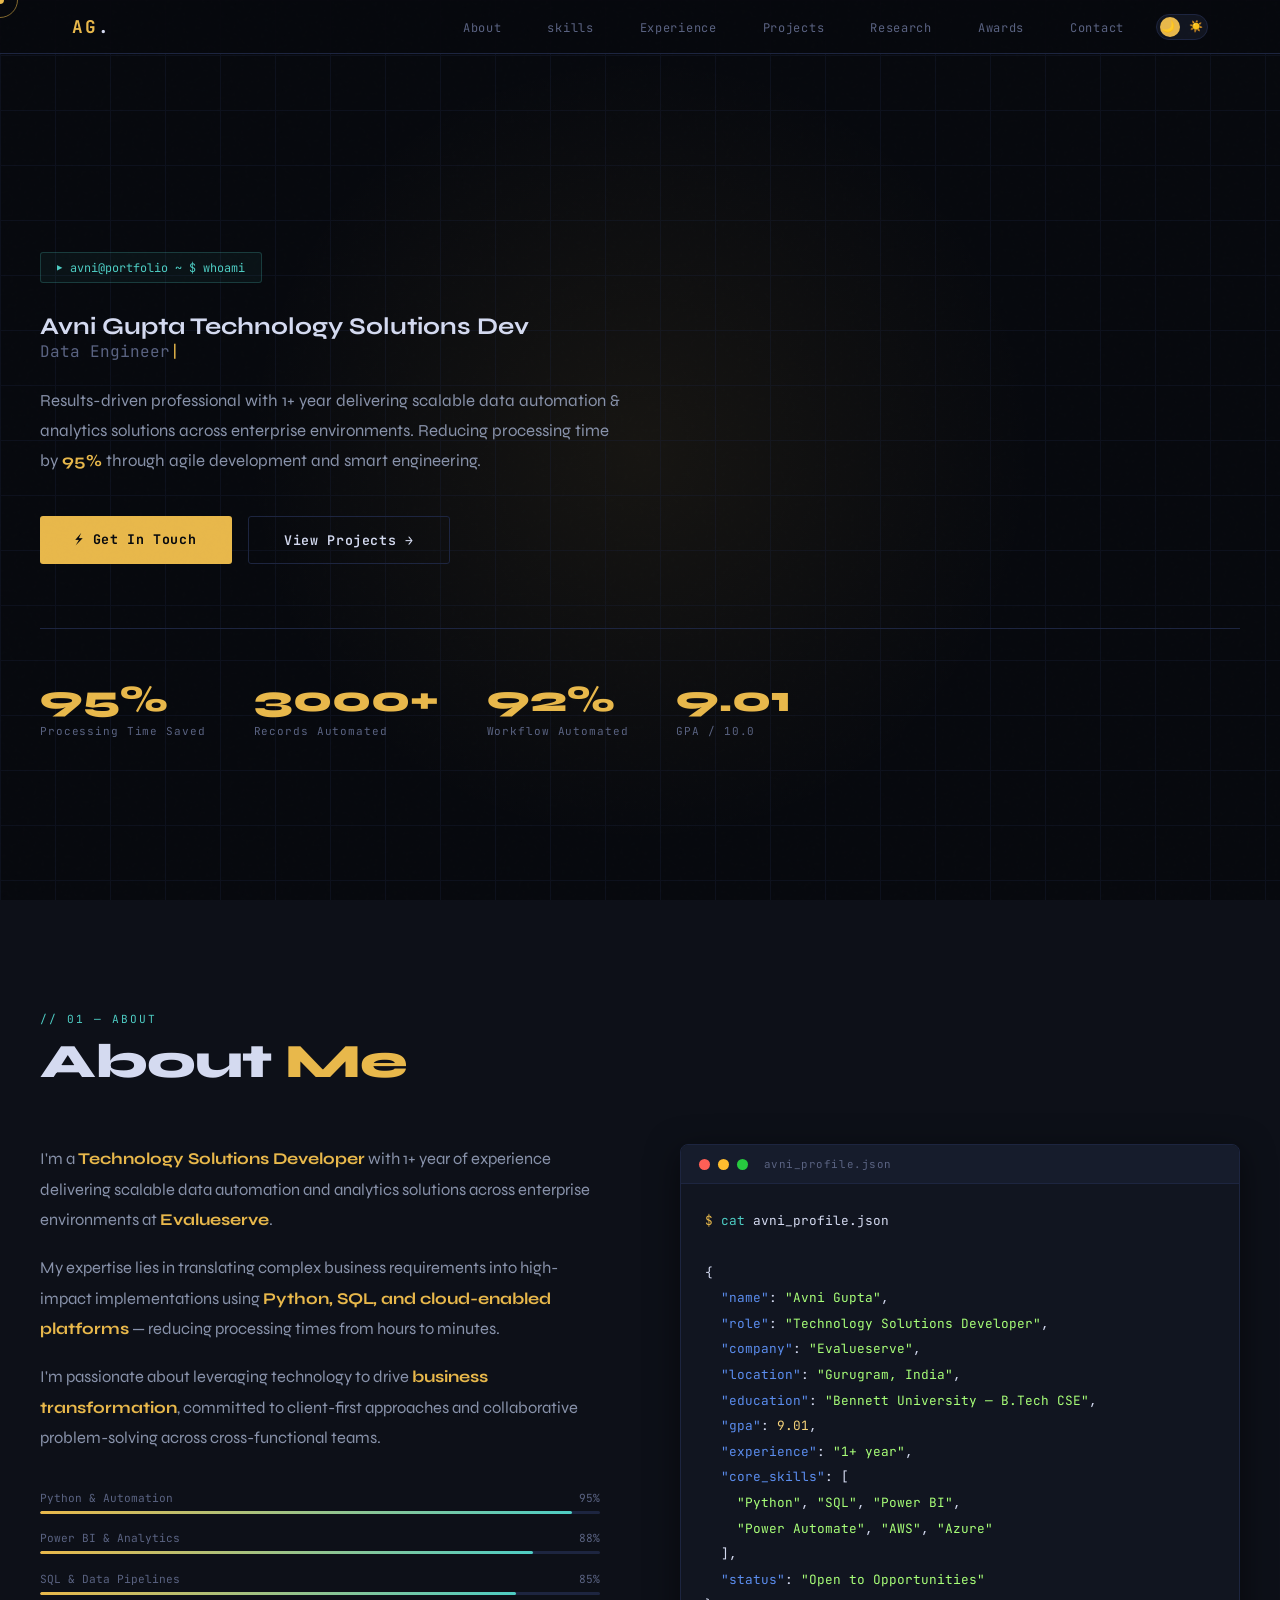
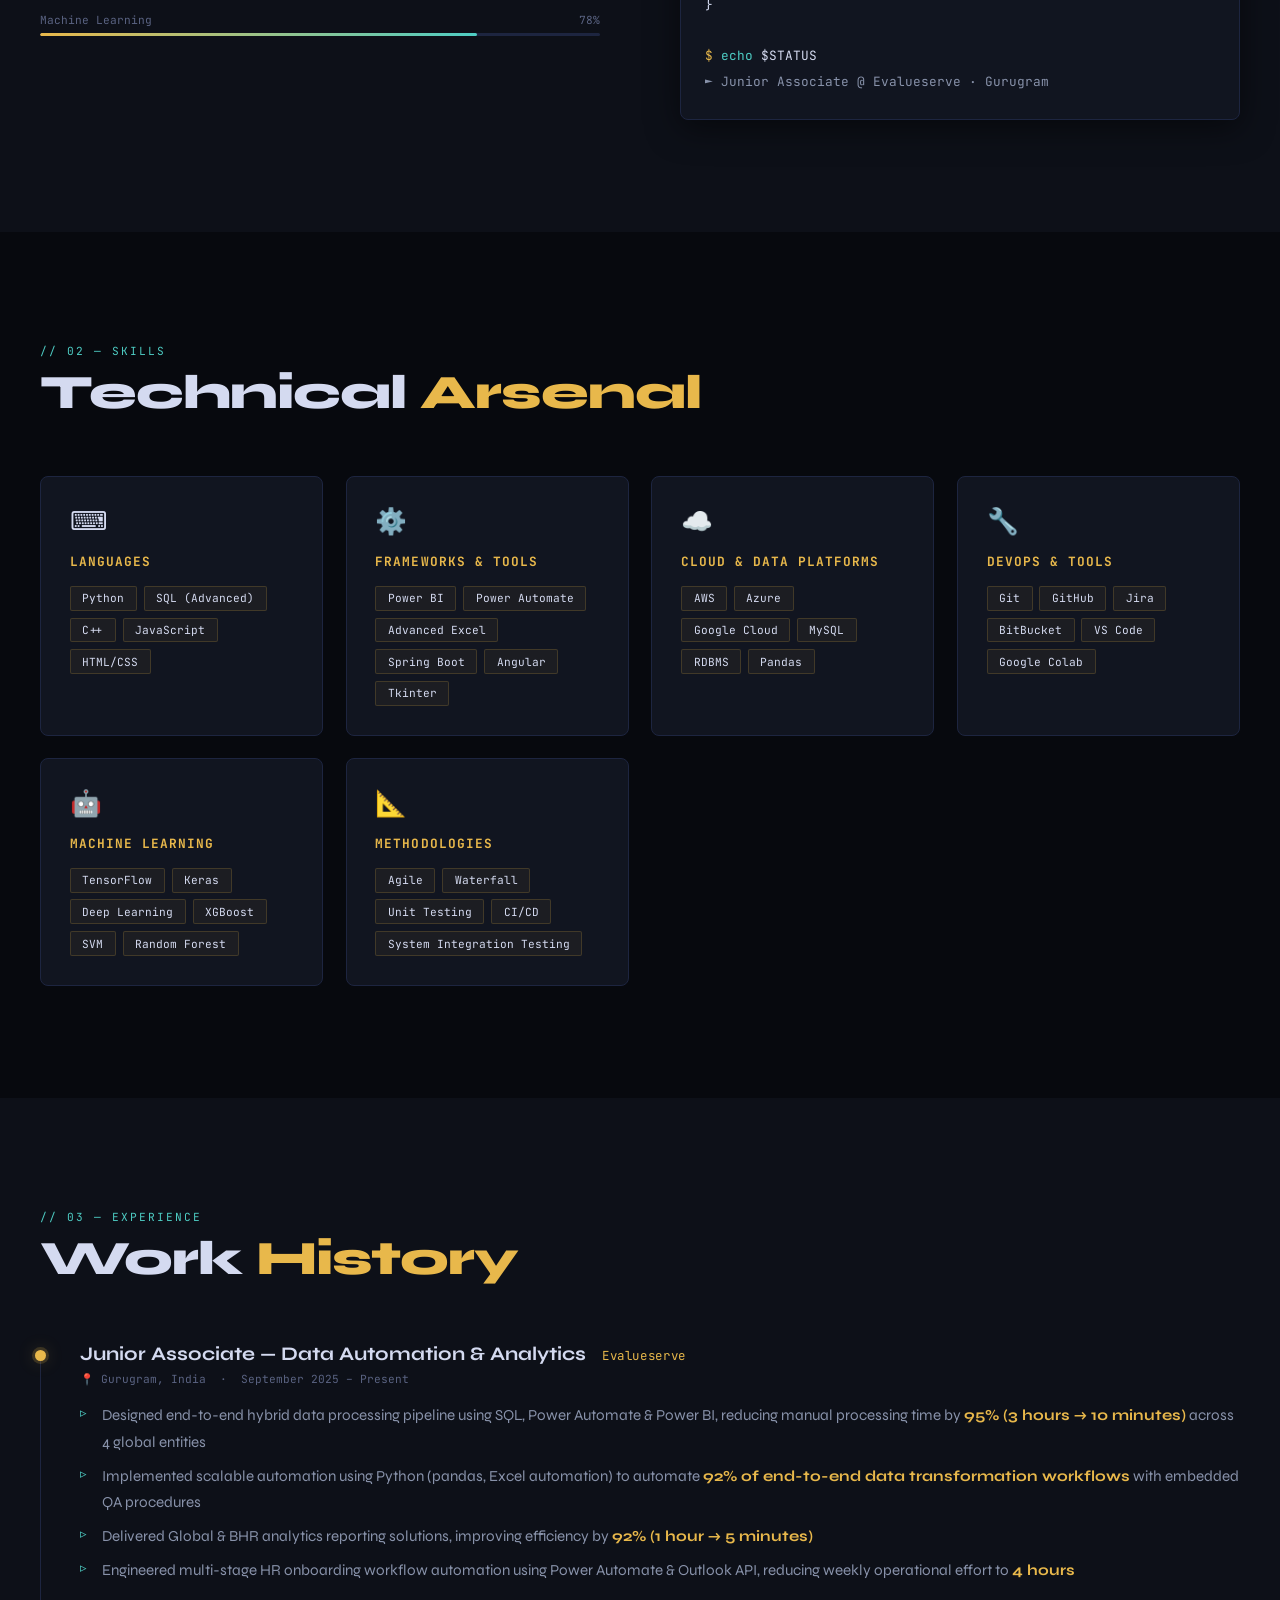
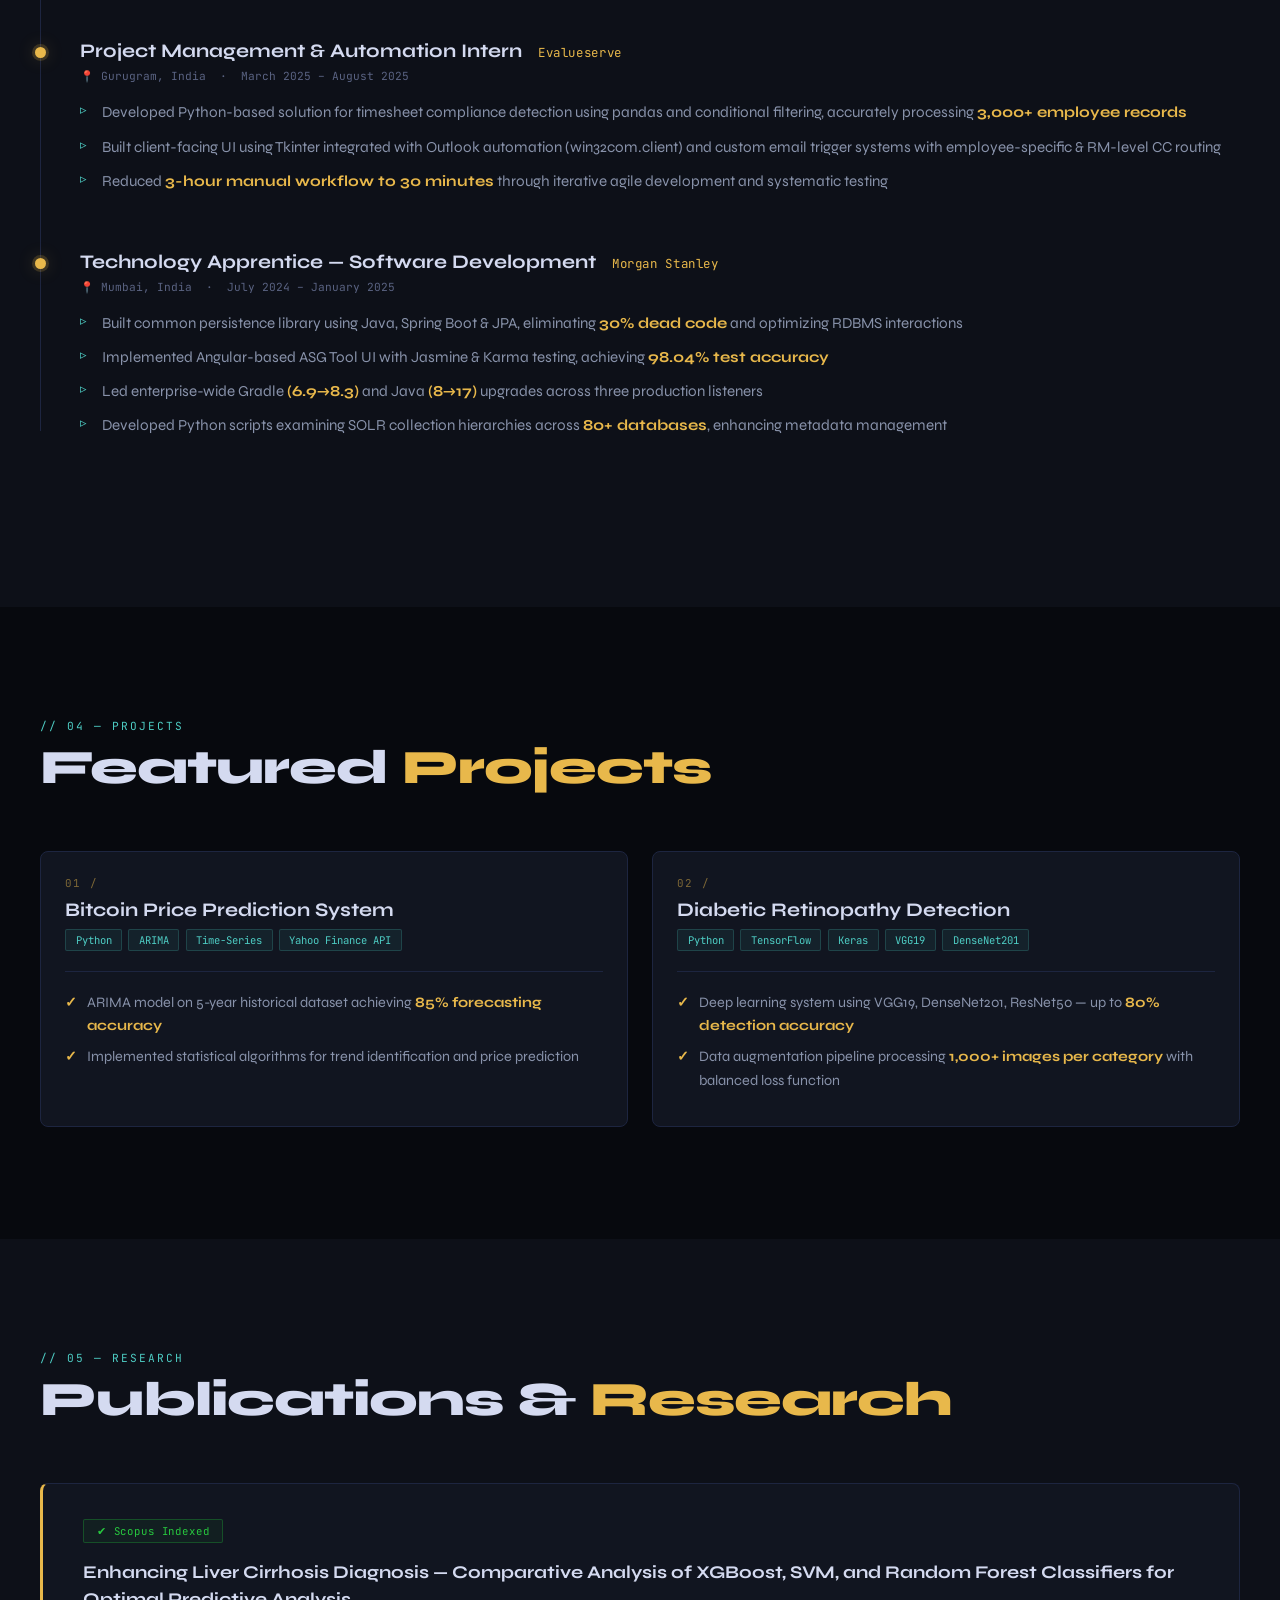
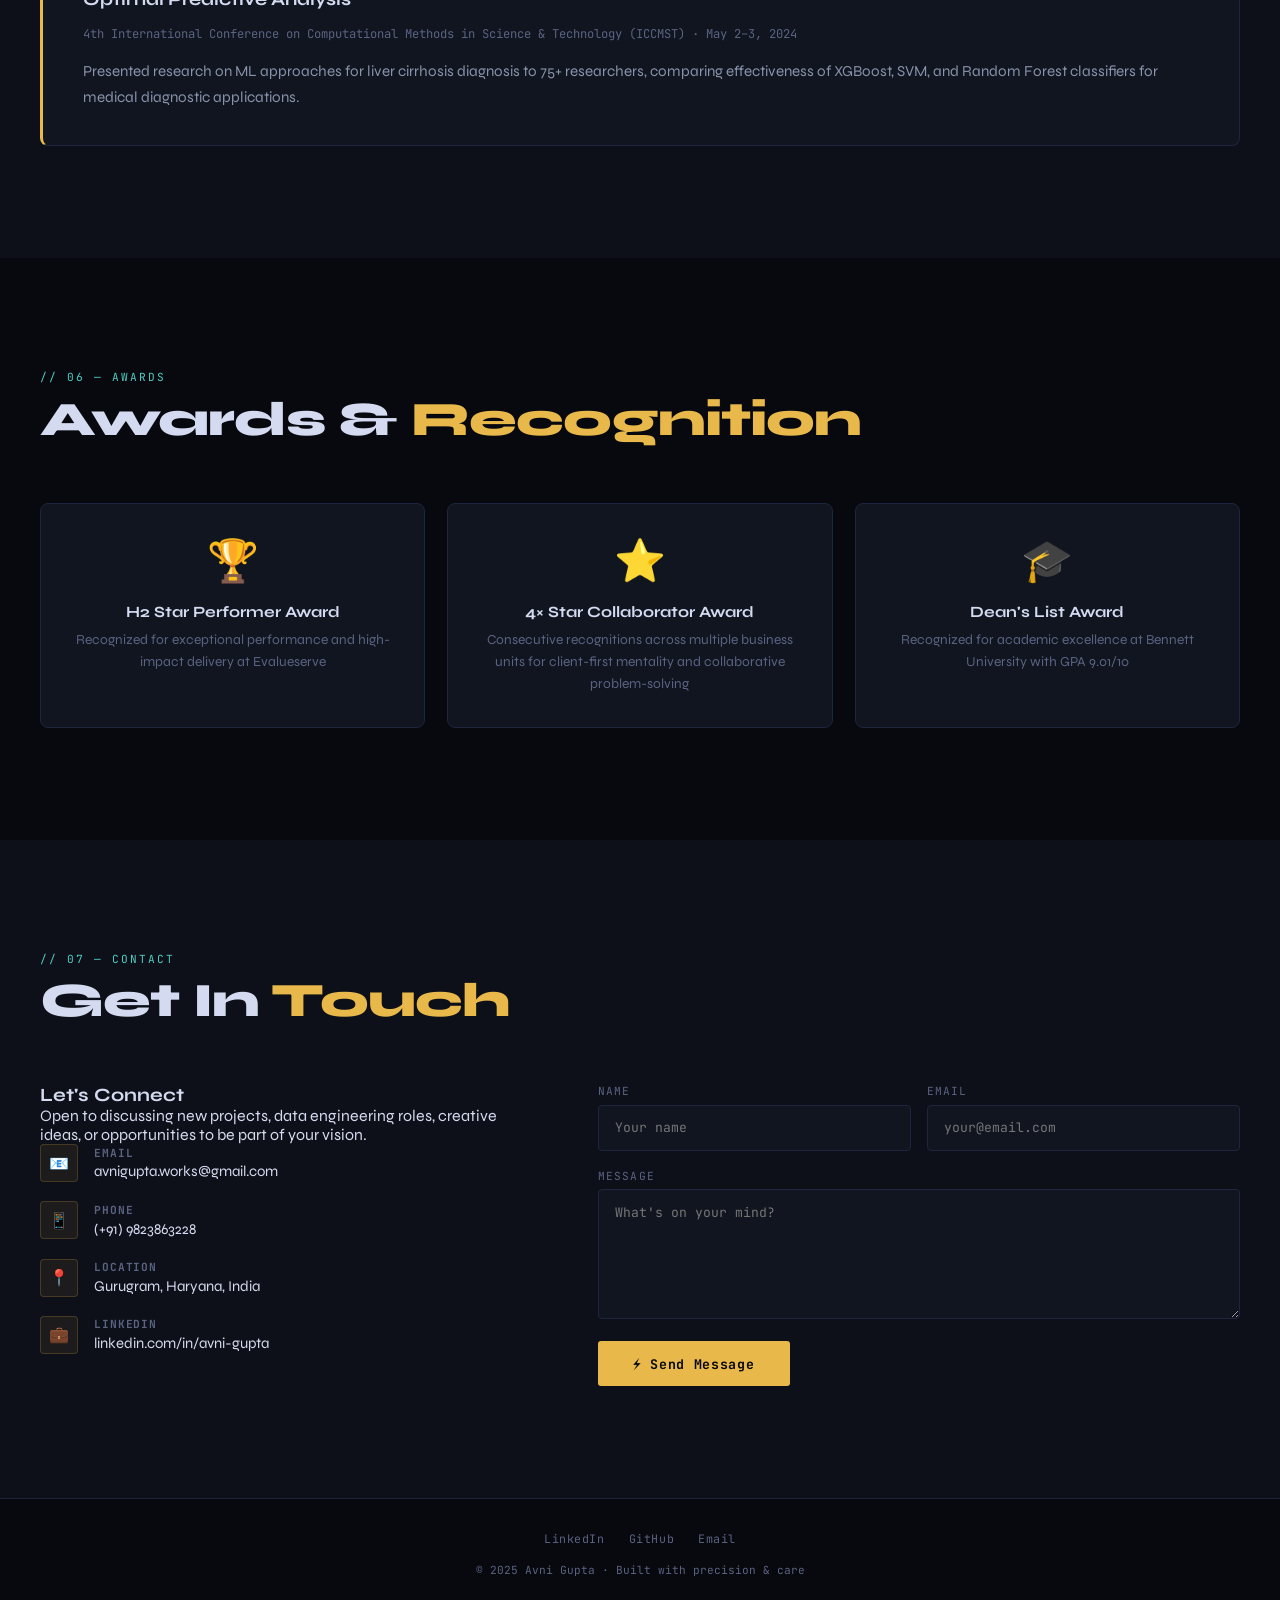
==== commit 0a17e543: "Refactor title and navigation links in index.html Updated the title and navigation links for consist" ====
--- a/index.html
+++ b/index.html
@@ -3,7 +3,7 @@
 <head>
   <meta charset="UTF-8" />
   <meta name="viewport" content="width=device-width, initial-scale=1.0" />
-  <title>Avni Gupta — Technology Solutions Developer</title>
+  <title>Avni Gupta</title>
   <link href="https://fonts.googleapis.com/css2?family=JetBrains+Mono:wght@300;400;600;700&family=Syne:wght@400;600;700;800&display=swap" rel="stylesheet" />
   <link rel="stylesheet" href="style.css" />
 </head>
@@ -20,13 +20,13 @@
       <div class="logo">AG<span>.</span></div>
       <div class="nav-right">
         <ul class="nav-links">
-          <li><a href="#about">about</a></li>
+          <li><a href="#about">About</a></li>
           <li><a href="#skills">skills</a></li>
-          <li><a href="#experience">experience</a></li>
-          <li><a href="#projects">projects</a></li>
-          <li><a href="#publications">research</a></li>
-          <li><a href="#awards">awards</a></li>
-          <li><a href="#contact">contact</a></li>
+          <li><a href="#experience">Experience</a></li>
+          <li><a href="#projects">Projects</a></li>
+          <li><a href="#publications">Research</a></li>
+          <li><a href="#awards">Awards</a></li>
+          <li><a href="#contact">Contact</a></li>
         </ul>
         <label class="theme-toggle" title="Toggle light/dark mode">
           <input type="checkbox" id="themeToggle" />
@@ -202,7 +202,7 @@
             <span class="tl-role">Junior Associate — Data Automation &amp; Analytics</span>
             <span class="tl-company">Evalueserve</span>
           </div>
-          <div class="tl-period">📍 Gurugram, India &nbsp;·&nbsp; September 2024 – Present</div>
+          <div class="tl-period">📍 Gurugram, India &nbsp;·&nbsp; September 2025 – Present</div>
           <ul class="tl-bullets">
             <li>Designed end-to-end hybrid data processing pipeline using SQL, Power Automate &amp; Power BI, reducing manual processing time by <strong>95% (3 hours → 10 minutes)</strong> across 4 global entities</li>
             <li>Implemented scalable automation using Python (pandas, Excel automation) to automate <strong>92% of end-to-end data transformation workflows</strong> with embedded QA procedures</li>
@@ -216,7 +216,7 @@
             <span class="tl-role">Project Management &amp; Automation Intern</span>
             <span class="tl-company">Evalueserve</span>
           </div>
-          <div class="tl-period">📍 Gurugram, India &nbsp;·&nbsp; March 2024 – August 2024</div>
+          <div class="tl-period">📍 Gurugram, India &nbsp;·&nbsp; March 2025 – August 2025</div>
           <ul class="tl-bullets">
             <li>Developed Python-based solution for timesheet compliance detection using pandas and conditional filtering, accurately processing <strong>3,000+ employee records</strong></li>
             <li>Built client-facing UI using Tkinter integrated with Outlook automation (win32com.client) and custom email trigger systems with employee-specific &amp; RM-level CC routing</li>
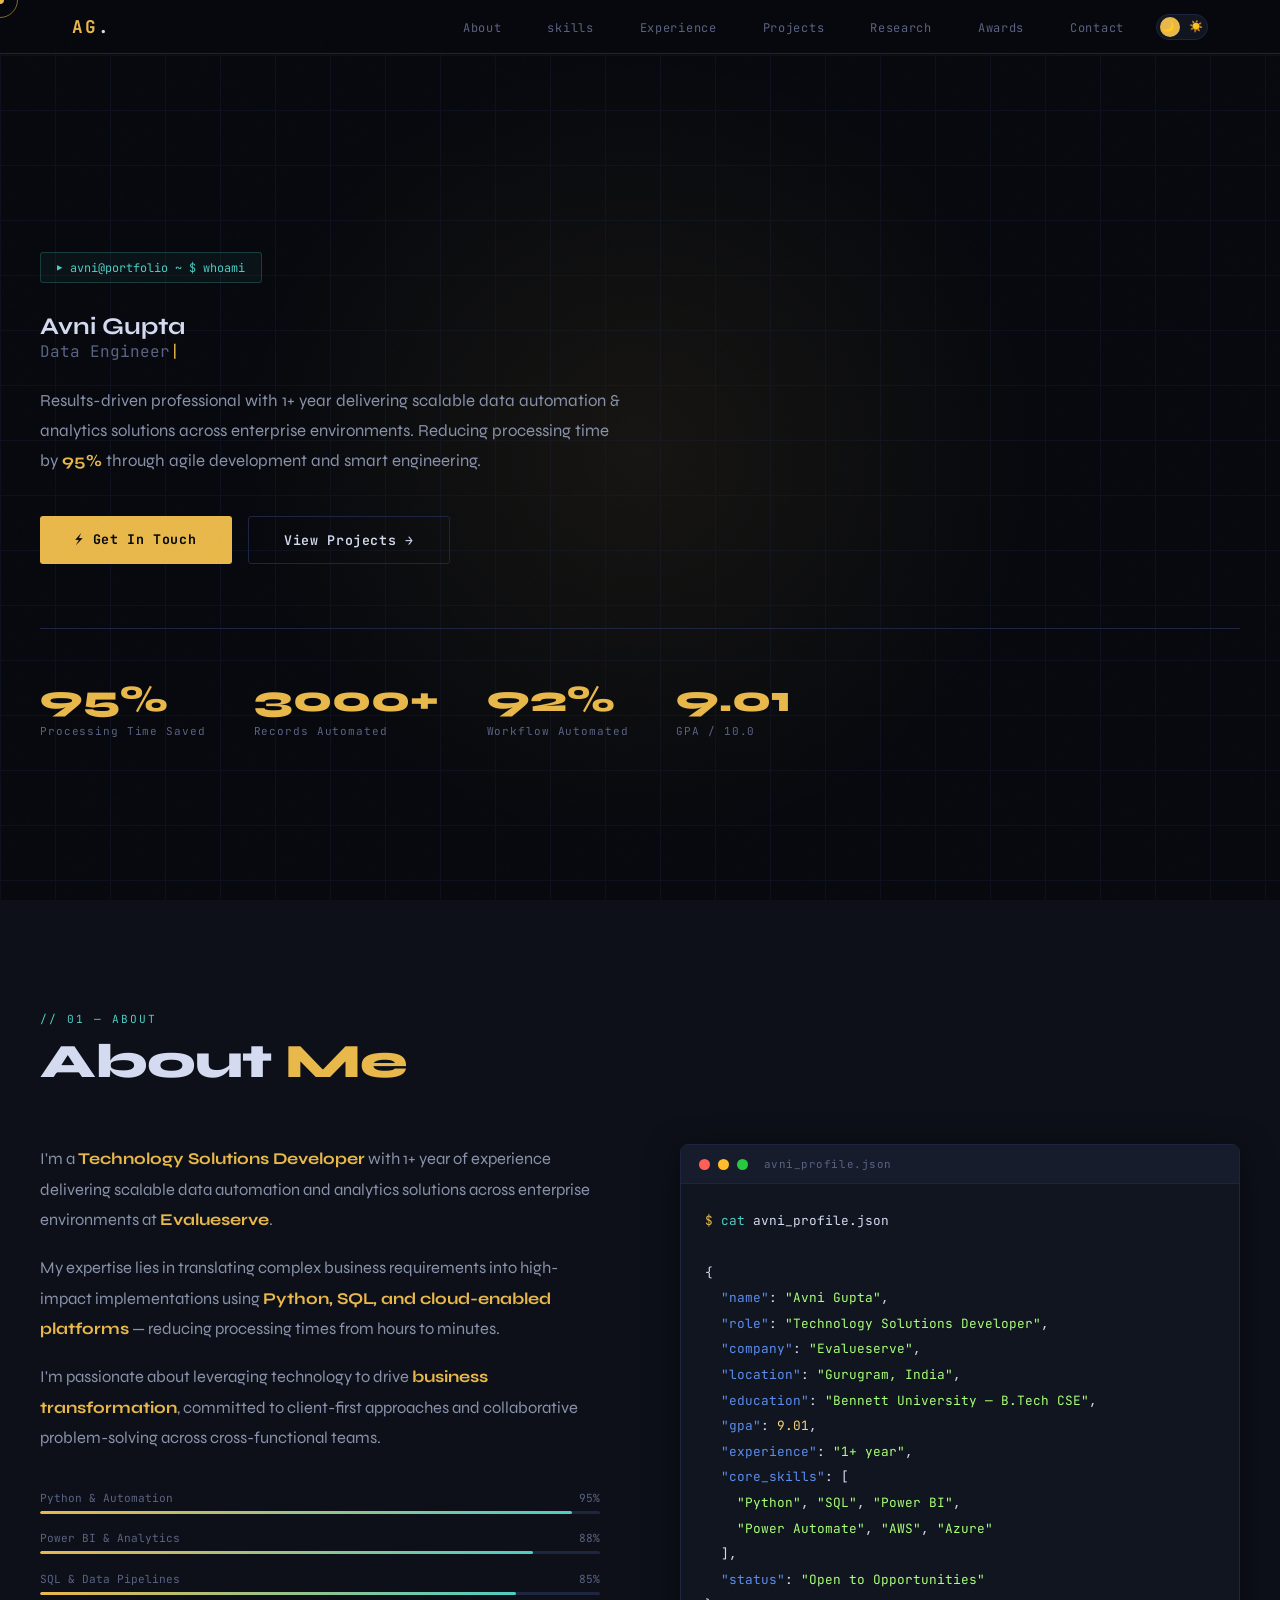
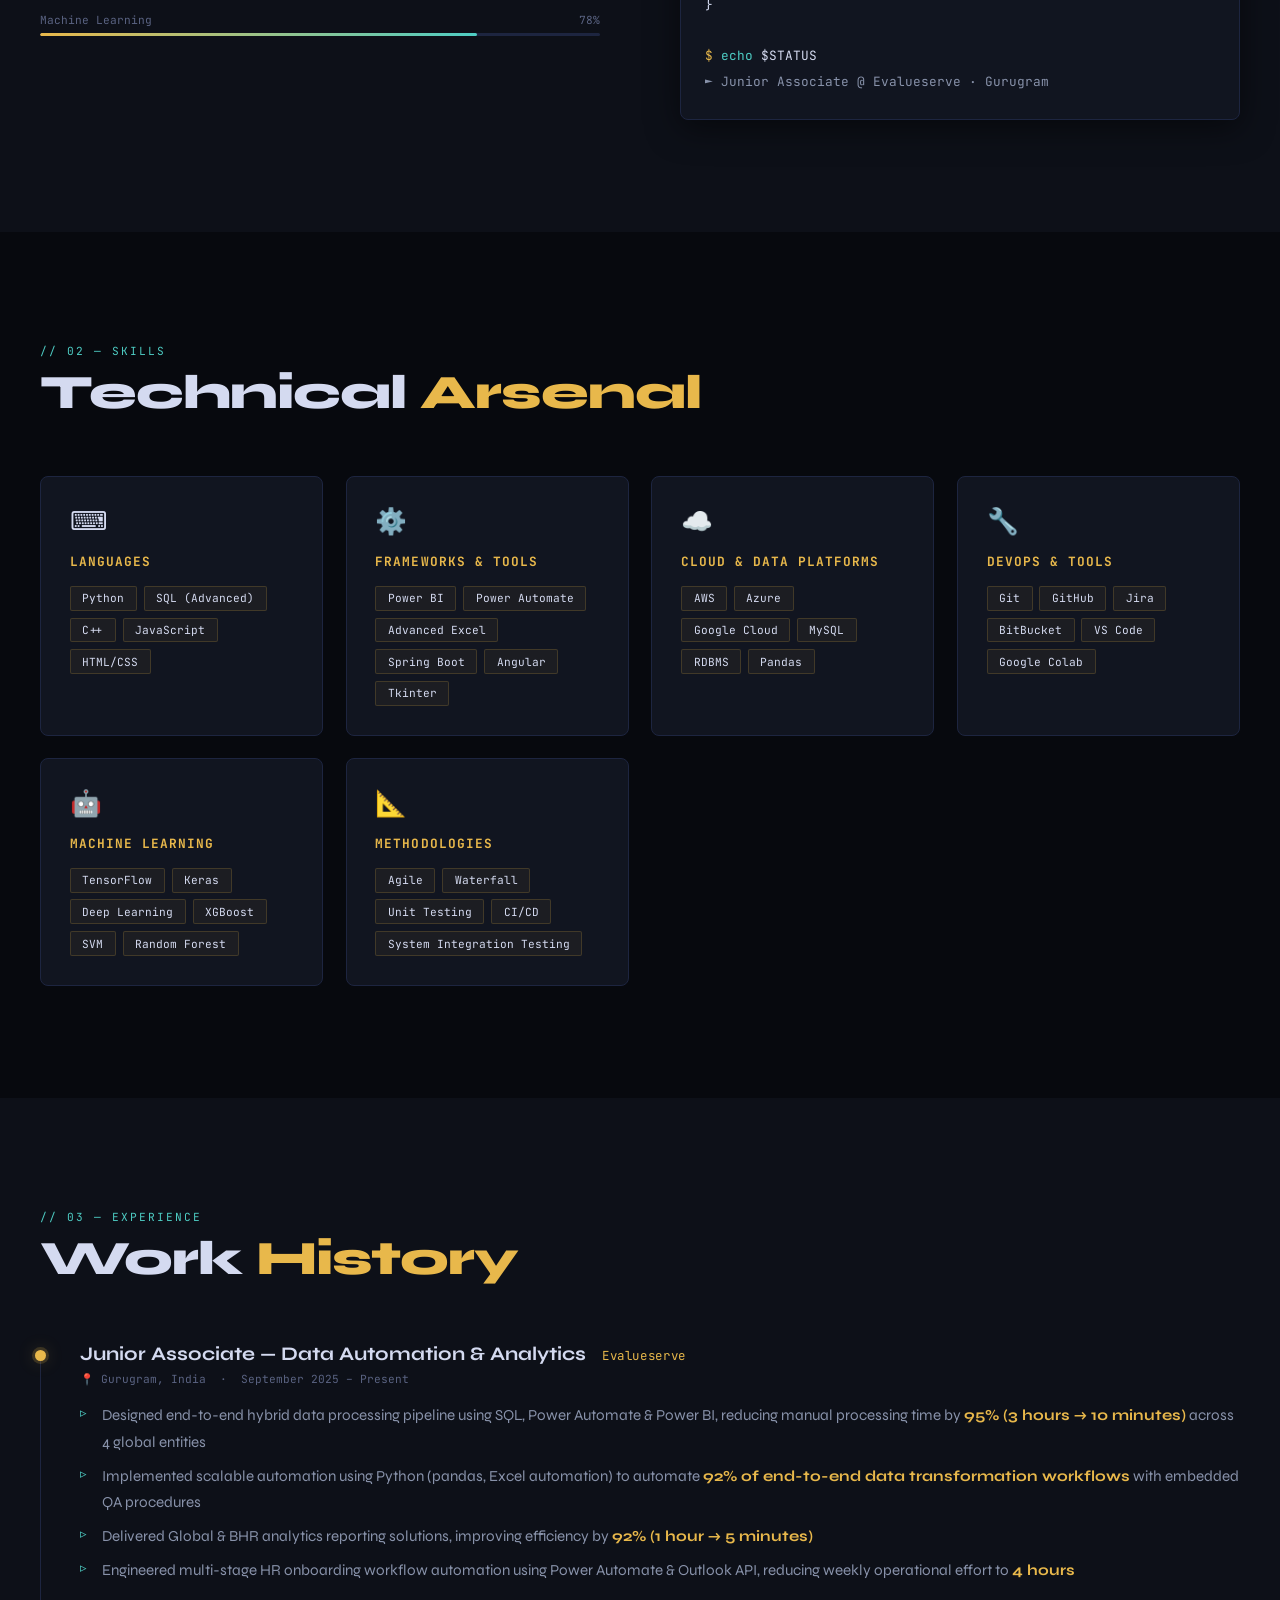
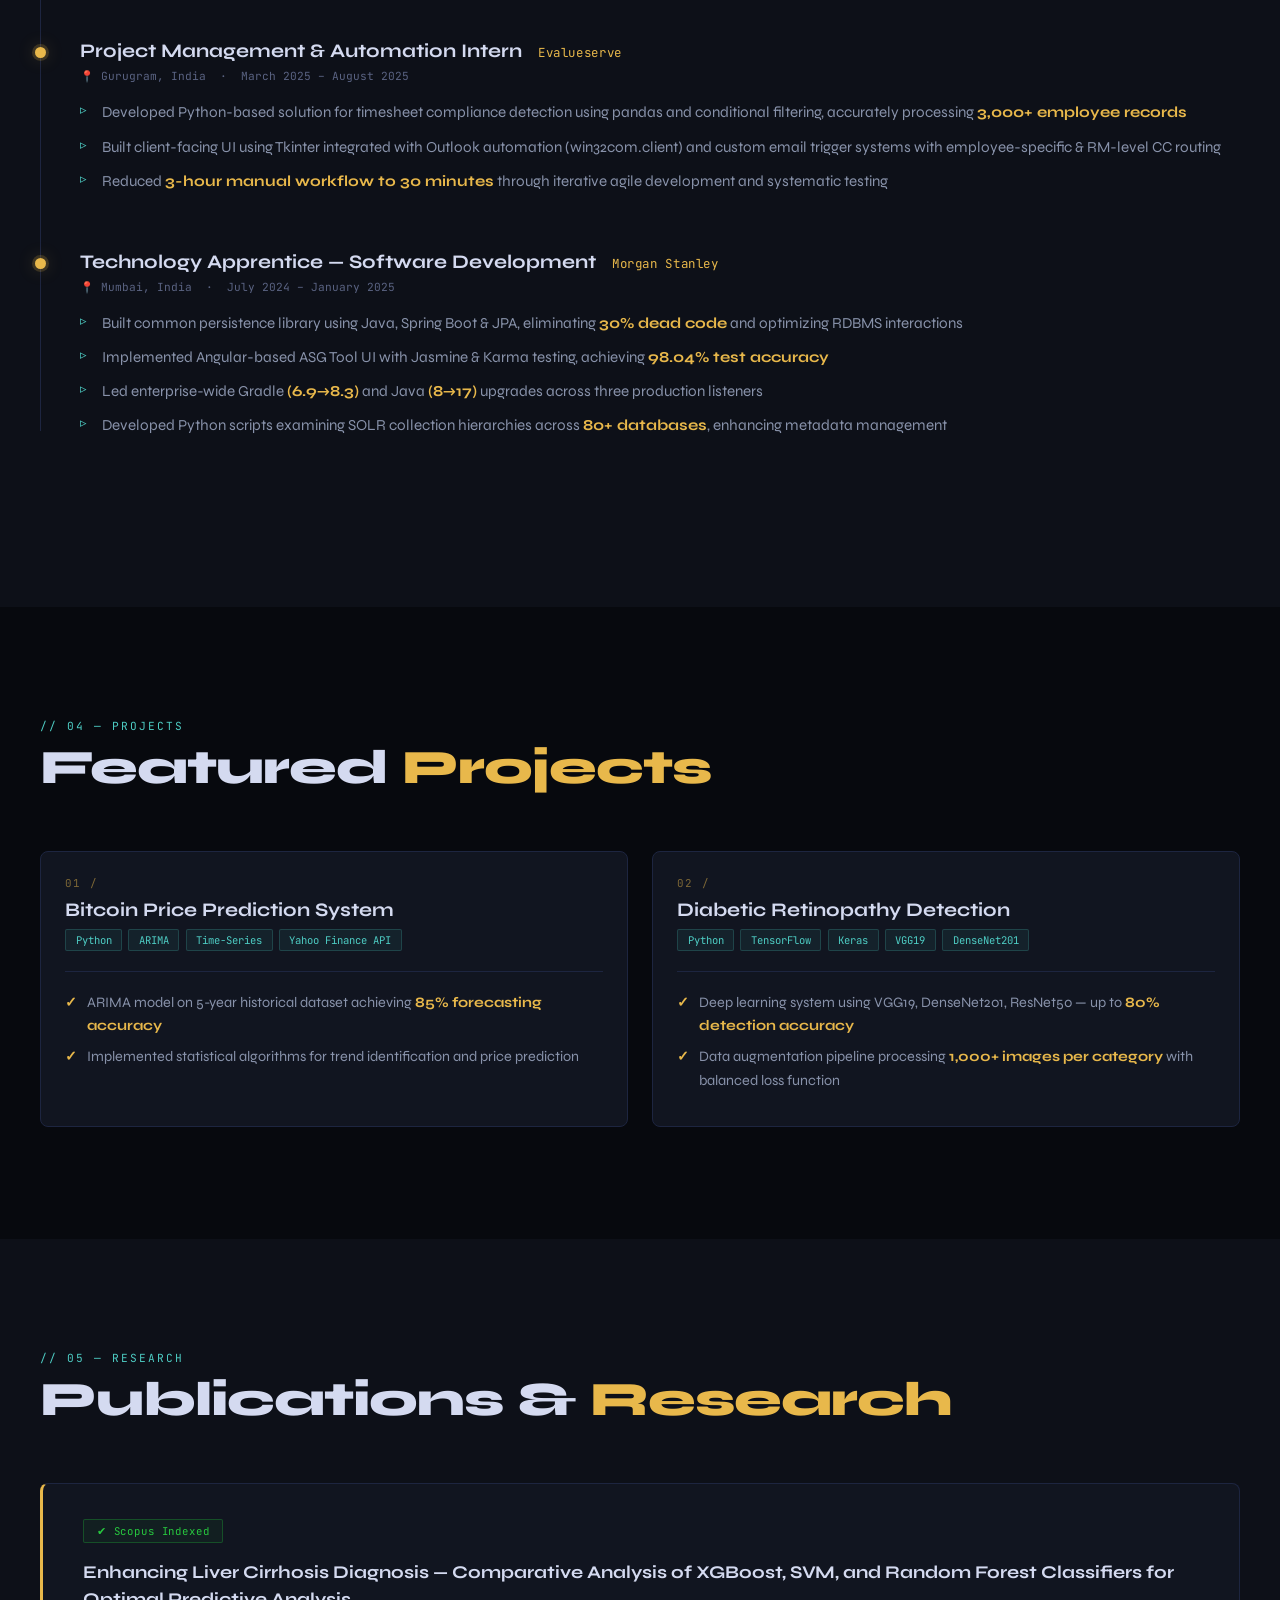
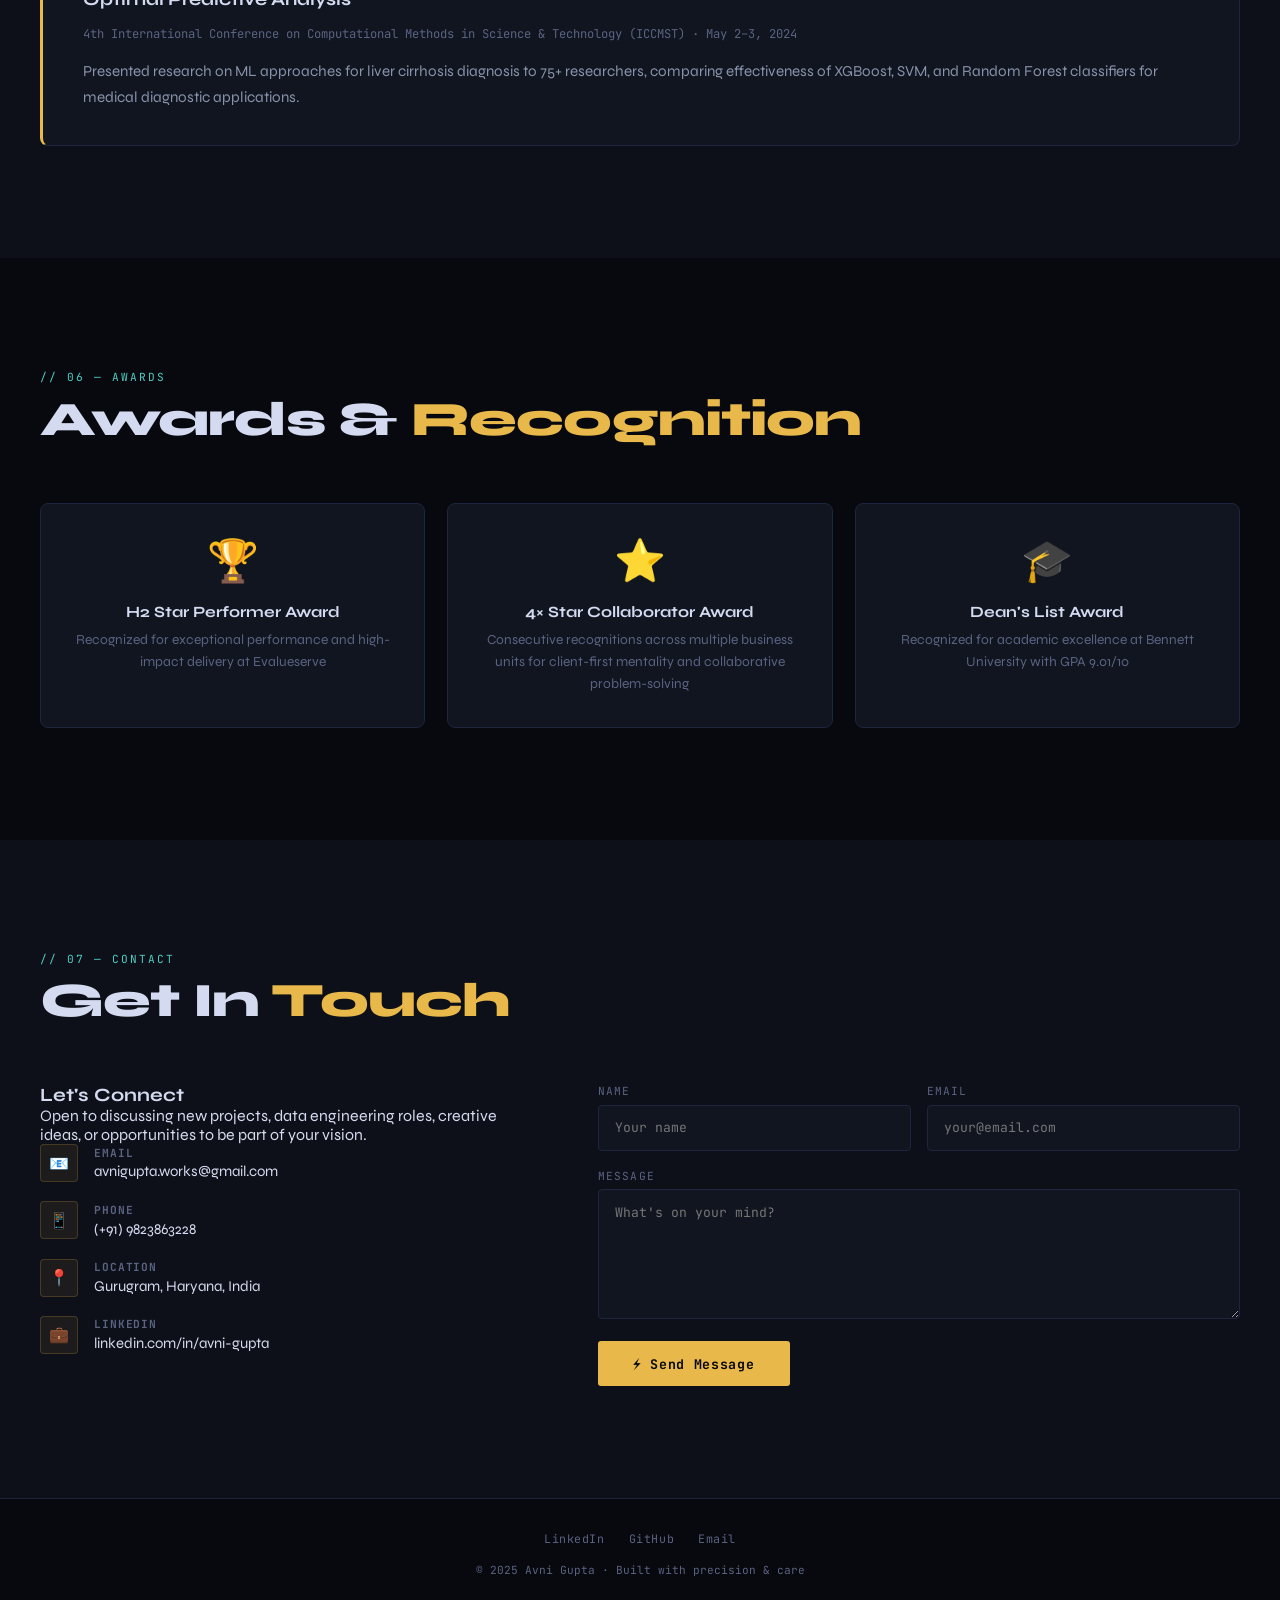
==== commit 063254d5: "Remove job title from hero section Removed the job title 'Technology Solutions Dev' from the hero se" ====
--- a/index.html
+++ b/index.html
@@ -47,7 +47,6 @@
       <div class="terminal-badge">avni@portfolio ~ $ whoami</div>
       <h1>
         <span>Avni&nbsp;</span><span class="name-gold">Gupta</span>
-        <span class="name-line">Technology Solutions Dev</span>
       </h1>
       <div class="hero-role">
         <span id="typedRole"></span><span class="typed-cursor">|</span>
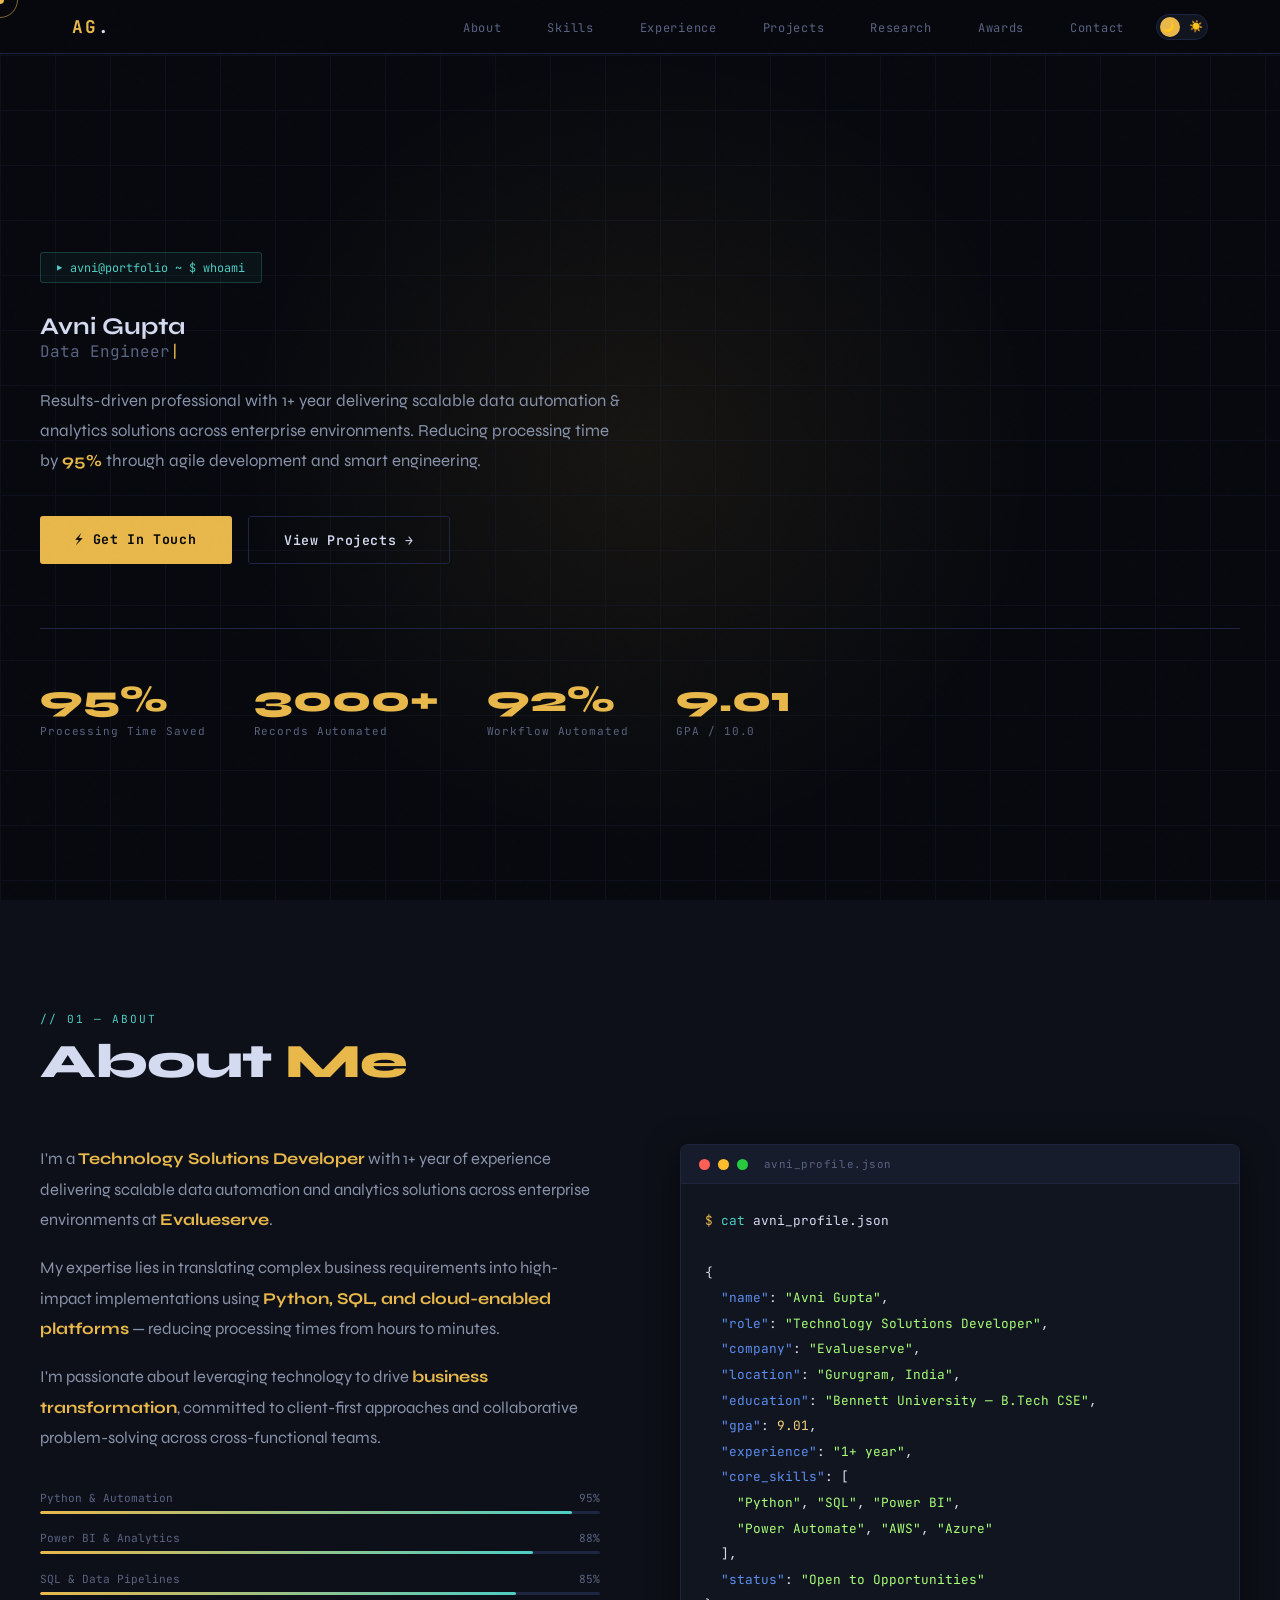
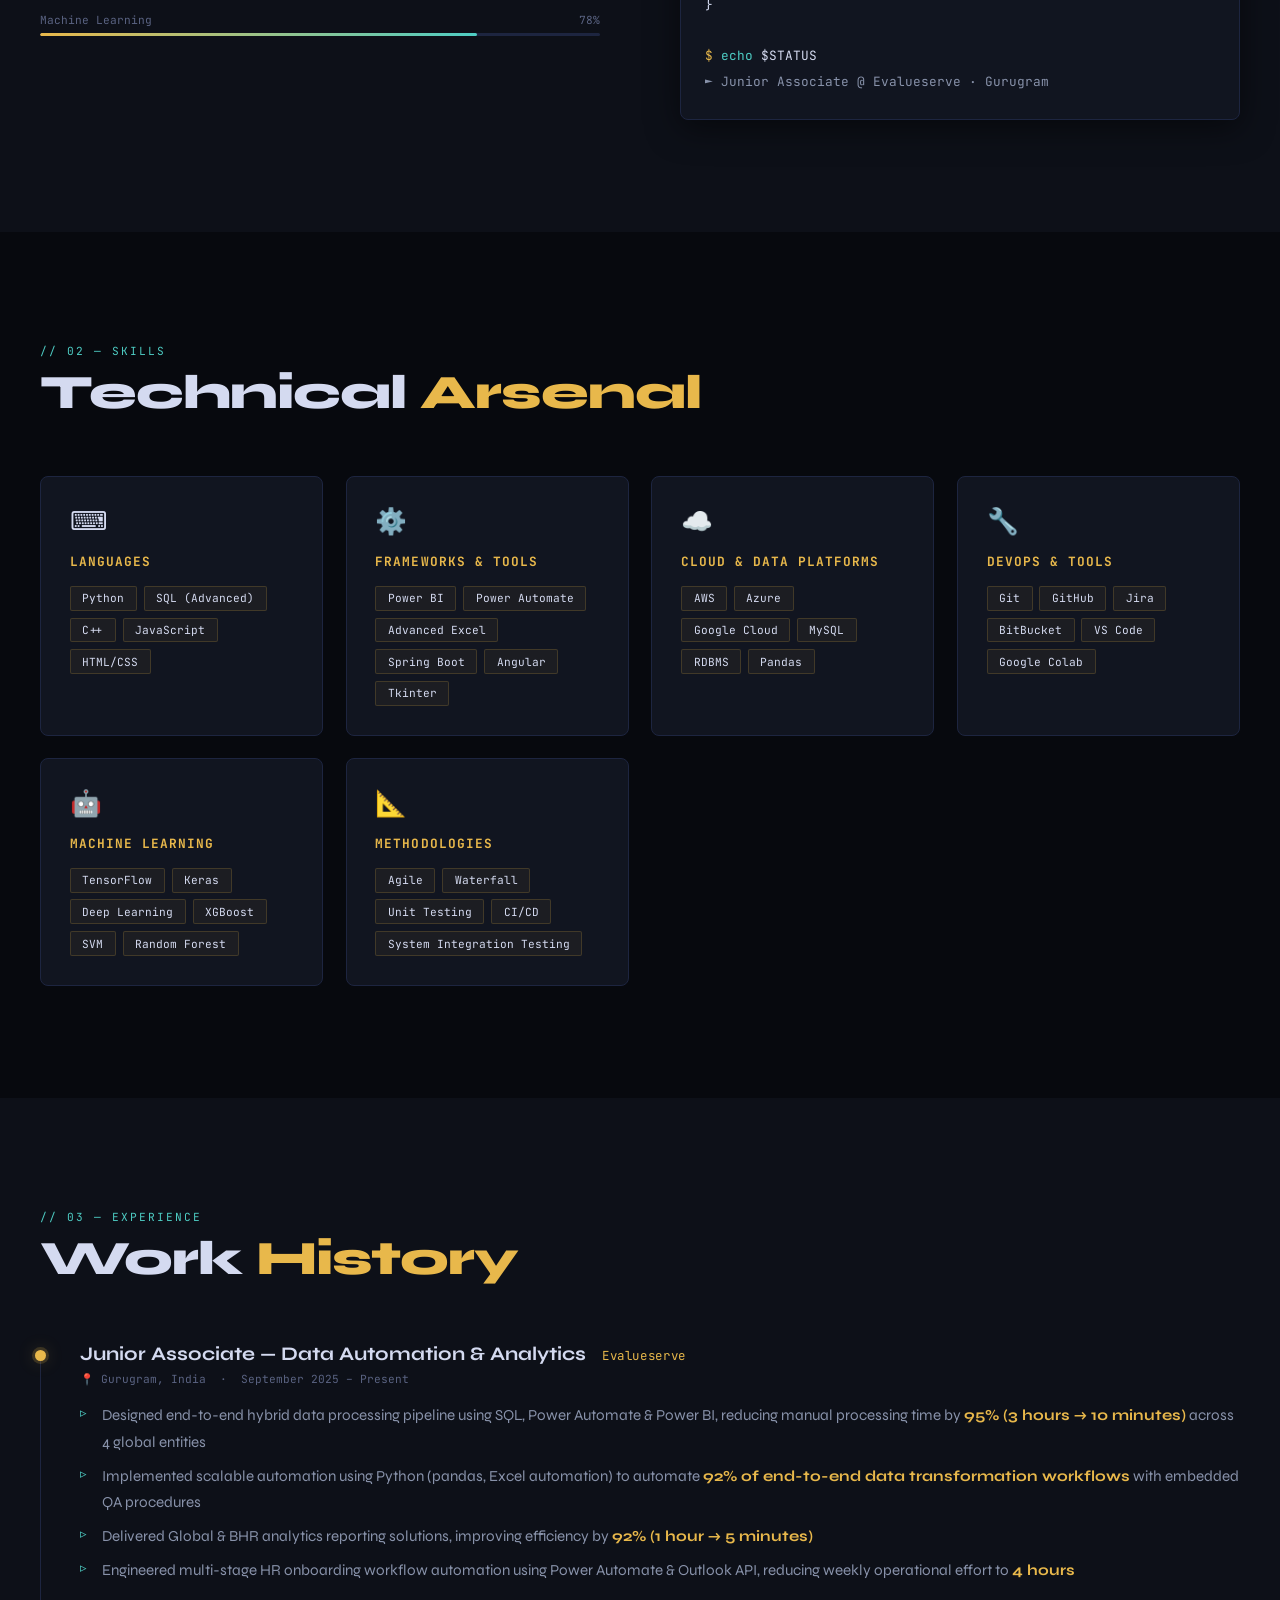
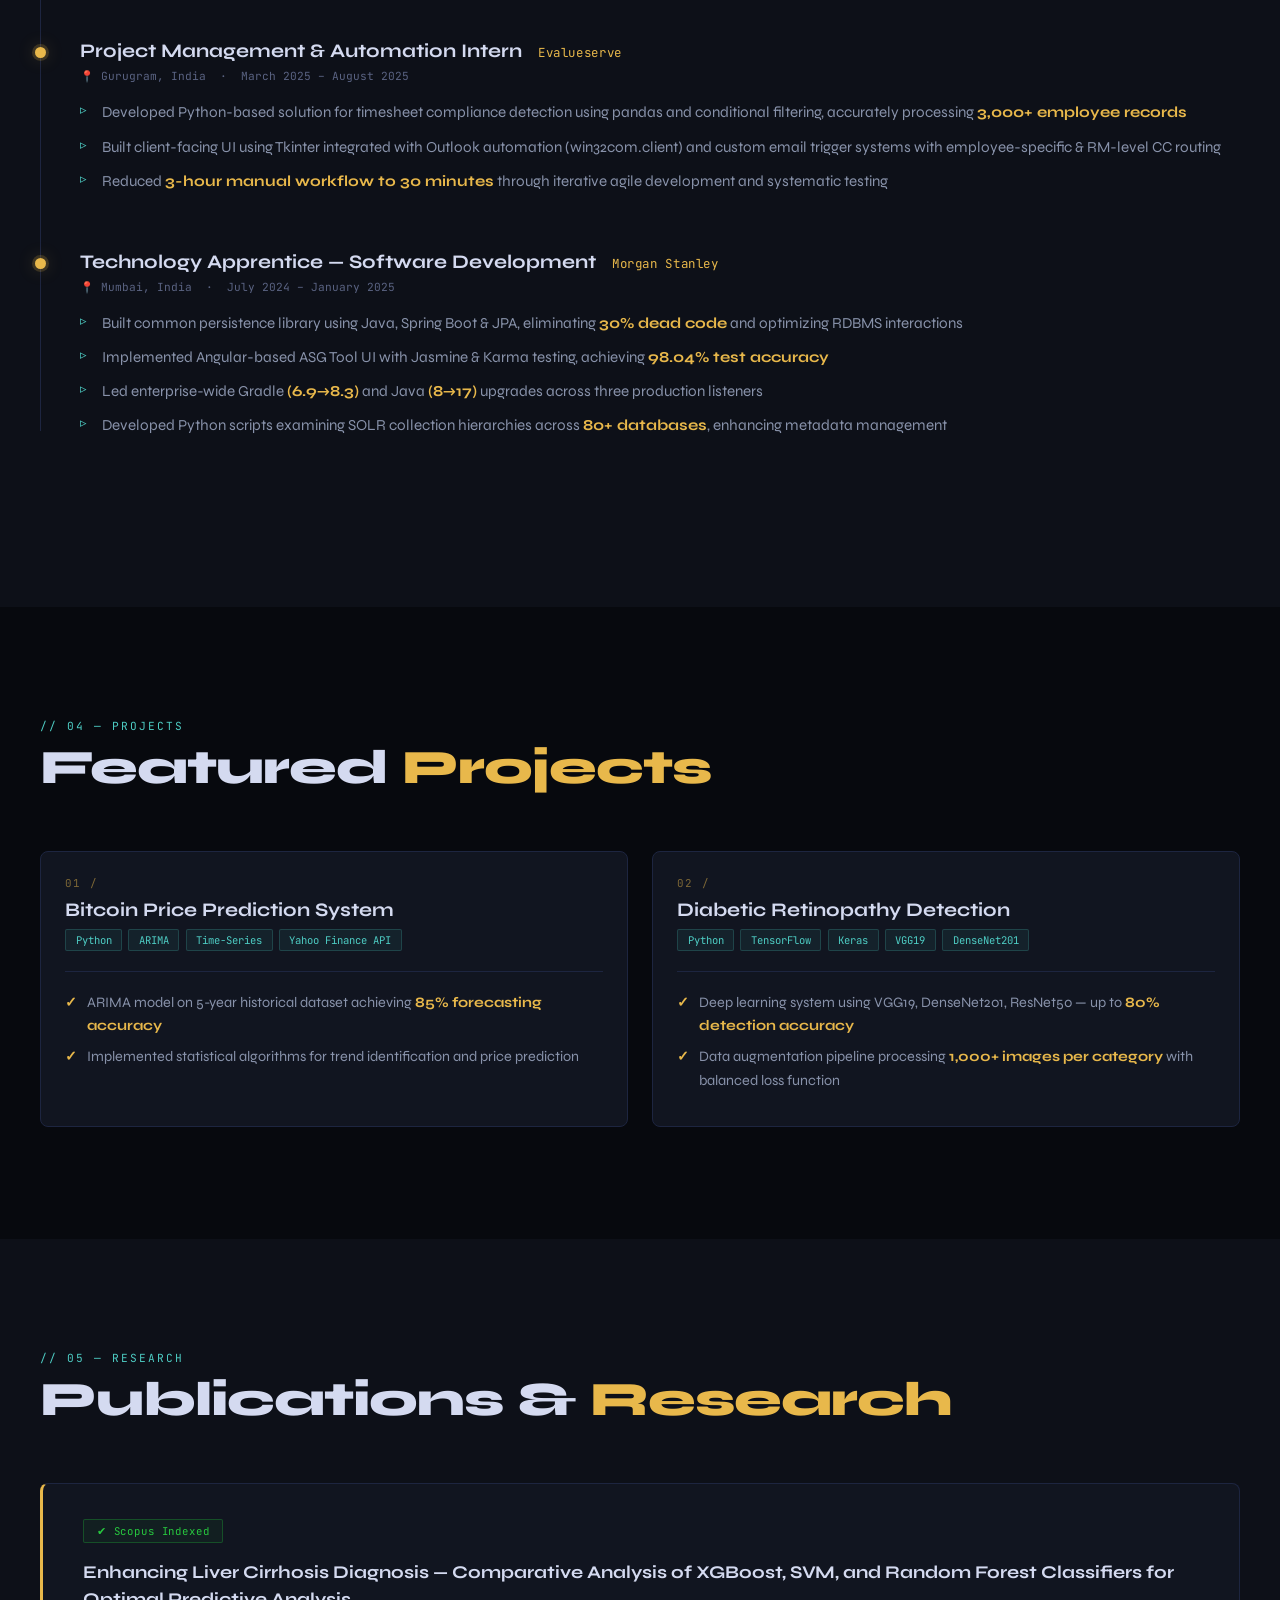
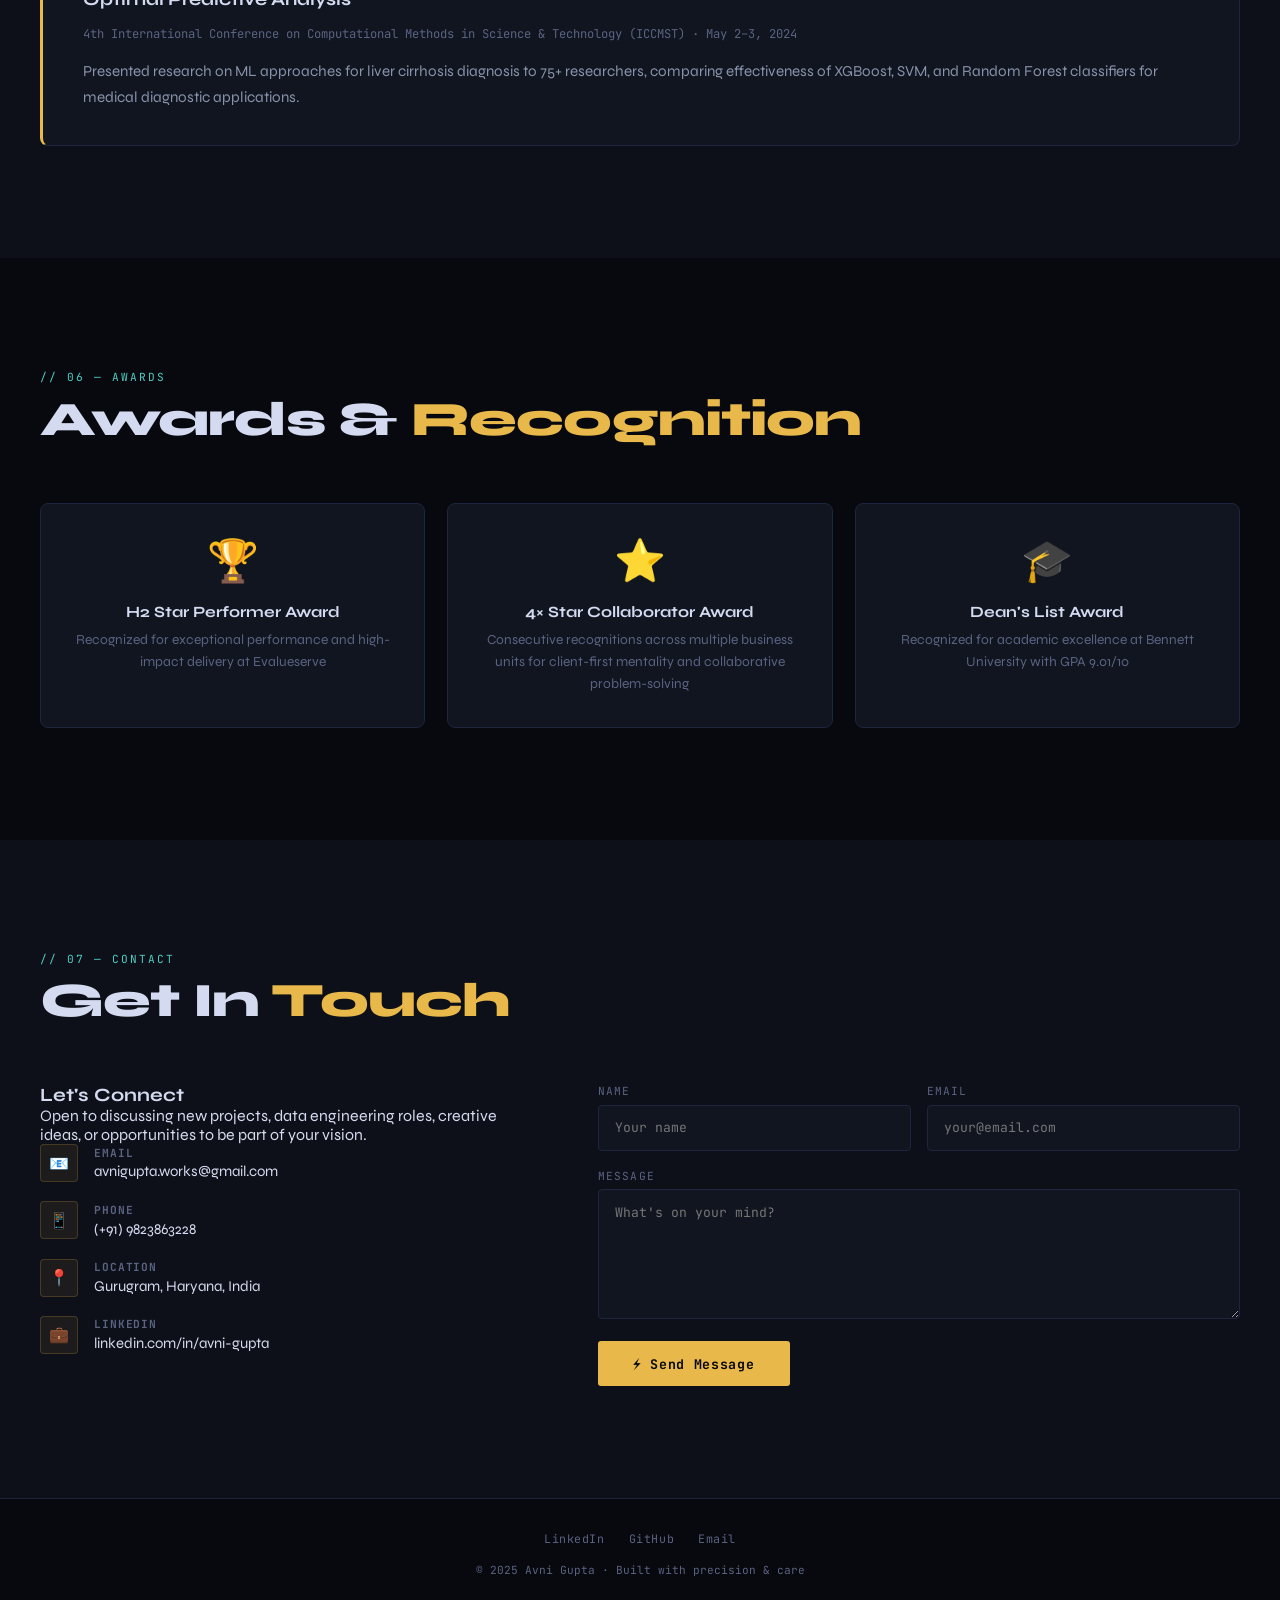
==== commit 290a0e83: "Correct 'skills' to 'Skills' in navigation" ====
--- a/index.html
+++ b/index.html
@@ -21,7 +21,7 @@
       <div class="nav-right">
         <ul class="nav-links">
           <li><a href="#about">About</a></li>
-          <li><a href="#skills">skills</a></li>
+          <li><a href="#skills">Skills</a></li>
           <li><a href="#experience">Experience</a></li>
           <li><a href="#projects">Projects</a></li>
           <li><a href="#publications">Research</a></li>
